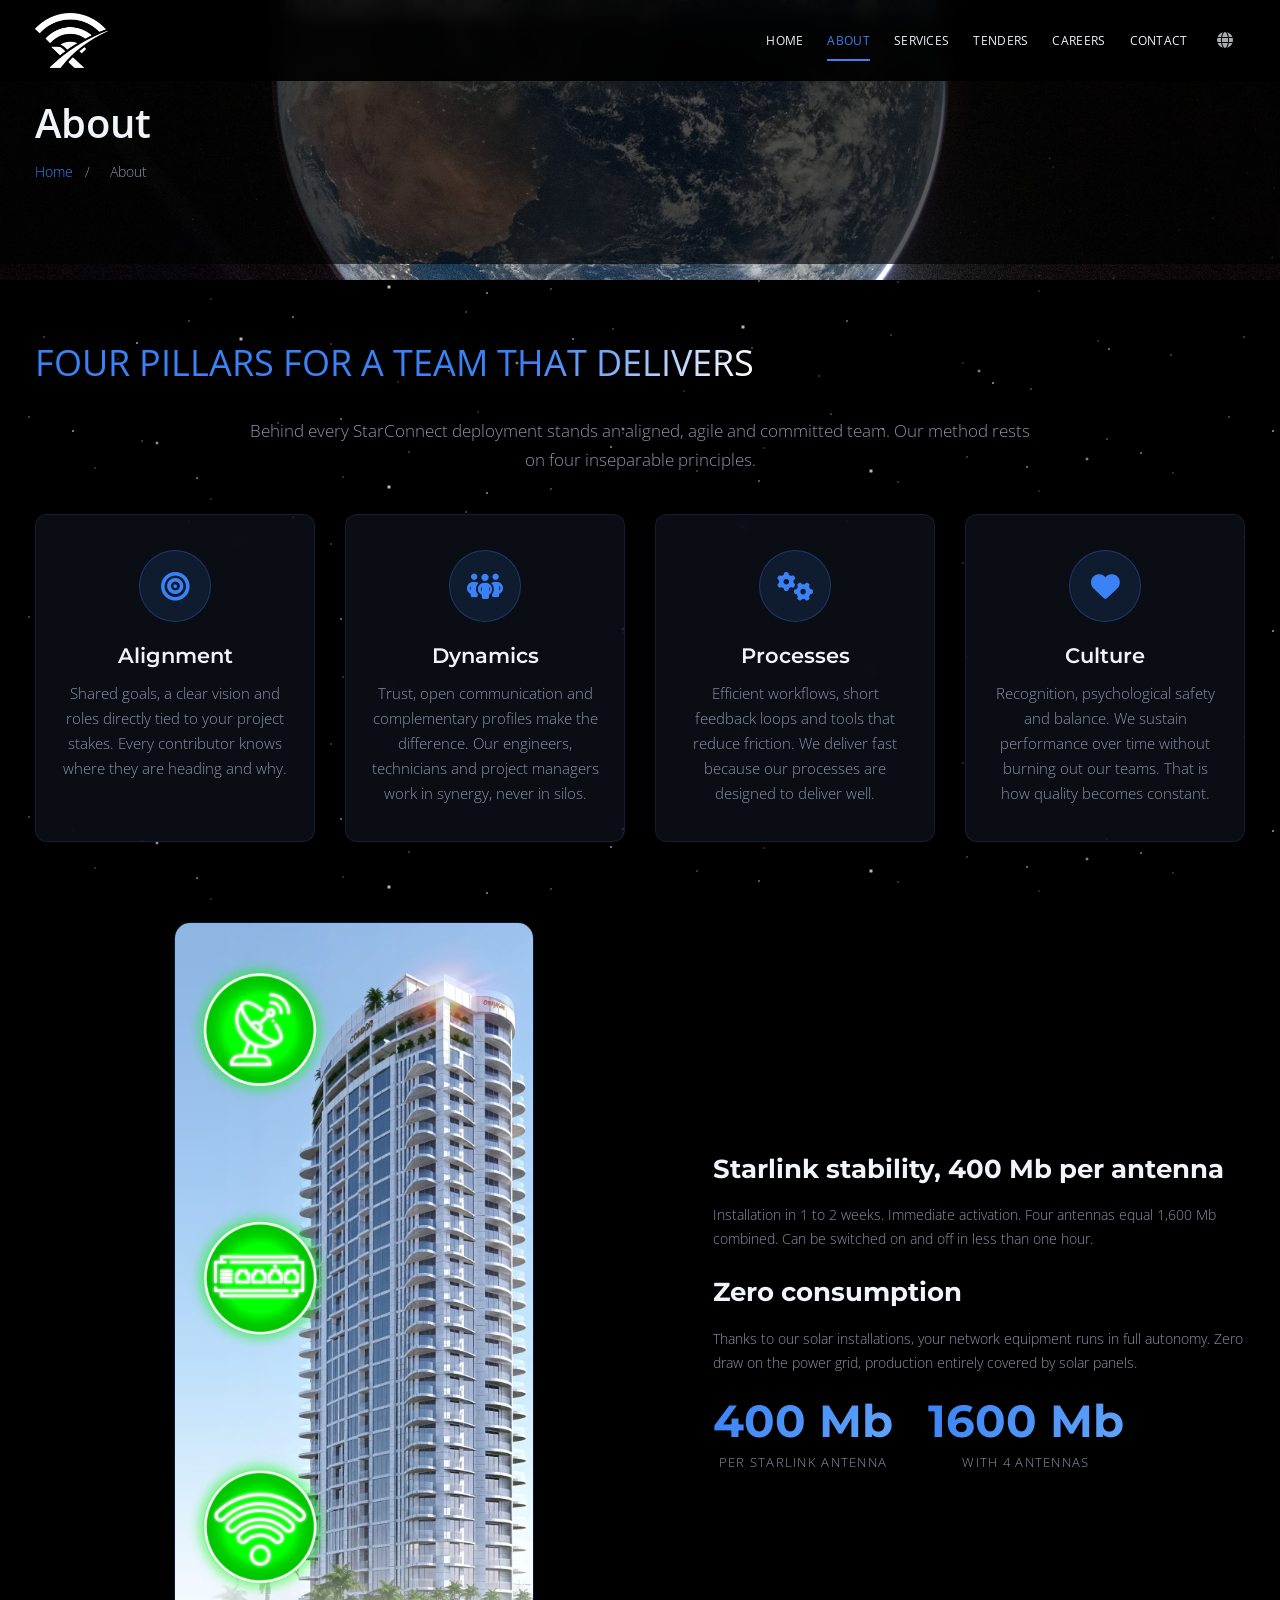
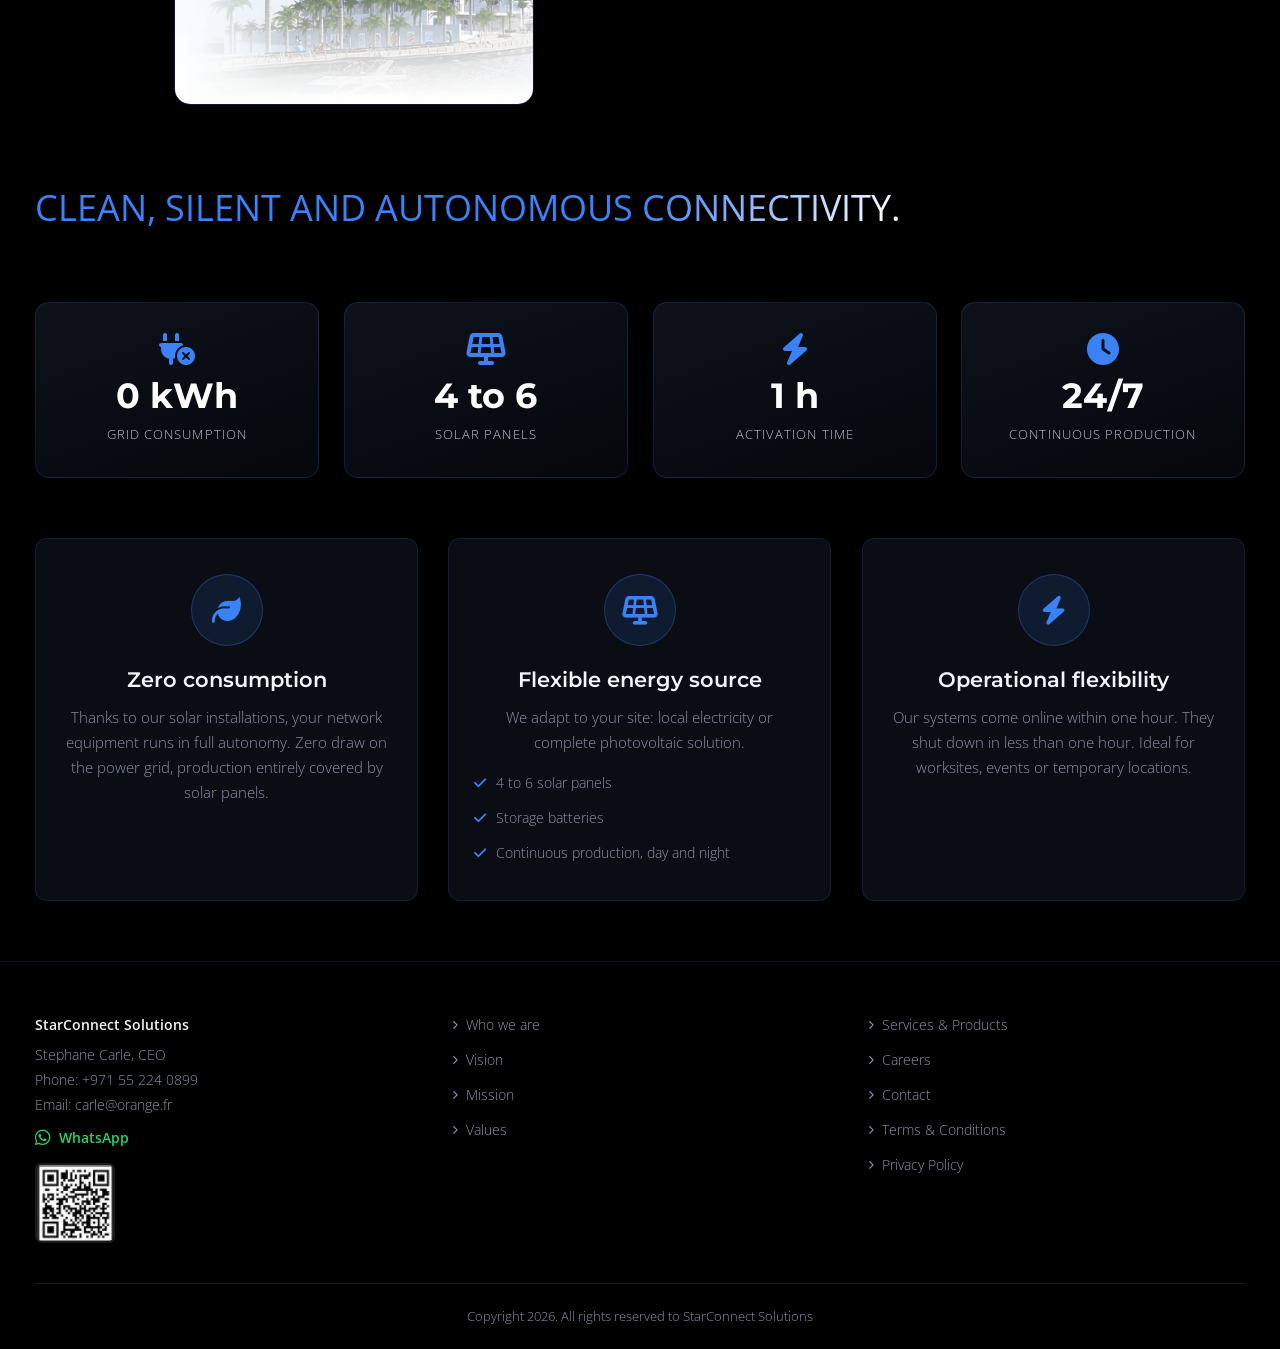
==== about.html @ bc76fd5a "i18n: update mobile lang label on language switch The .mobile-lang-current span stayed pinned to "EN" ====
<!DOCTYPE html>
<html lang="en">
<head>
    <meta charset="UTF-8">
    <meta name="viewport" content="width=device-width, initial-scale=1.0">
    <title>About : StarConnect Solutions</title>
    <meta name="description" content="StarConnect Solutions à Dubai : équipe d'experts en connectivité Starlink et réseaux d'immeubles. Vision, mission et valeurs.">
    <link rel="preconnect" href="https://fonts.googleapis.com">
    <link rel="preconnect" href="https://fonts.gstatic.com" crossorigin>
    <link href="https://fonts.googleapis.com/css2?family=Open+Sans:wght@300;400;500;600;700&family=Montserrat:wght@400;500;600;700&family=Noto+Sans+Arabic:wght@400;600;700&family=Noto+Sans+Bengali:wght@400;600;700&display=swap" rel="stylesheet">
    <link rel="stylesheet" href="https://cdnjs.cloudflare.com/ajax/libs/font-awesome/6.5.1/css/all.min.css">
    <link rel="icon" type="image/png" href="assets/favicon.png?v=4">
    
    <!-- Open Graph / Social Media -->
    <meta property="og:type" content="website">
    <meta property="og:title" content="À propos : StarConnect Solutions">
    <meta property="og:description" content="Quatre piliers pour une équipe qui délivre. Alignement, dynamique, processus, culture.">
    <meta property="og:image" content="https://TODO-domain.com/assets/images/og-image.jpg">
    <meta property="og:url" content="https://TODO-domain.com/about.html">
    <meta name="twitter:card" content="summary_large_image">
    <meta name="twitter:title" content="À propos : StarConnect Solutions">
    <meta name="twitter:description" content="Quatre piliers pour une équipe qui délivre. Alignement, dynamique, processus, culture.">
    <meta name="twitter:image" content="https://TODO-domain.com/assets/images/og-image.jpg">
    <link rel="stylesheet" href="style.css?v=36">
</head>
<body data-page-title-key="about.title">

    <div class="space-bg">
        <div class="stars-small"></div>
        <div class="stars-medium"></div>
        <div class="stars-large"></div>
    </div>

    <header class="main-header">
        <div class="container">
            <div class="header-inner">
                <a href="index.html" class="logo">
                    <img src="assets/images/logo-starconnect.png" alt="StarConnect Solutions">
                </a>
                <nav class="main-nav">
                    <div class="mobile-lang">
                        <button class="mobile-lang-btn" aria-label="Language" type="button">
                            <svg width="18" height="18" viewBox="0 0 24 24" fill="none"><circle cx="12" cy="12" r="9" stroke="currentColor" stroke-width="1.5"/><path d="M3 12H21" stroke="currentColor" stroke-width="1.5"/><path d="M12 3C14.5 6 15.5 9 15.5 12C15.5 15 14.5 18 12 21" stroke="currentColor" stroke-width="1.5"/><path d="M12 3C9.5 6 8.5 9 8.5 12C8.5 15 9.5 18 12 21" stroke="currentColor" stroke-width="1.5"/></svg>
                            <span class="mobile-lang-current">EN</span>
                        </button>
                        <ul class="mobile-lang-menu">
                            <li><a href="#" class="lang-option" data-lang="en"><span class="flag flag-gb"></span> EN</a></li>
                            <li><a href="#" class="lang-option" data-lang="fr"><span class="flag flag-fr"></span> FR</a></li>
                            <li><a href="#" class="lang-option" data-lang="ar"><span class="flag flag-ae"></span> AR</a></li>
                            <li><a href="#" class="lang-option" data-lang="bn"><span class="flag flag-bd"></span> BN</a></li>
                        </ul>
                    </div>
                    <button class="mobile-toggle" aria-label="Menu">
                        <span></span><span></span><span></span>
                    </button>
                    <ul class="nav-menu">
                        <li><a href="index.html" data-i18n="nav.home">Home</a></li>
                        <li class="active"><a href="about.html" data-i18n="nav.about">About</a></li>
                        <li><a href="services.html" data-i18n="nav.services">Services</a></li>
                        <li><a href="tenders.html" data-i18n="nav.tenders">Tenders</a></li>
                        <li><a href="careers.html" data-i18n="nav.careers">Careers</a></li>
                        <li><a href="contact.html" data-i18n="nav.contact">Contact</a></li>
                        <li class="has-dropdown lang-dropdown">
                            <a href="#" class="lang-toggle"><i class="fa-solid fa-globe"></i></a>
                            <ul class="dropdown lang-menu">
                                <li><a href="#" class="lang-option" data-lang="en"><span class="flag flag-gb"></span> EN</a></li>
                                <li><a href="#" class="lang-option" data-lang="fr"><span class="flag flag-fr"></span> FR</a></li>
                                <li><a href="#" class="lang-option" data-lang="ar"><span class="flag flag-ae"></span> AR</a></li>
                                <li><a href="#" class="lang-option" data-lang="bn"><span class="flag flag-bd"></span> BN</a></li>
                            </ul>
                        </li>
                    </ul>
                </nav>
            </div>
        </div>
    </header>

    <section class="page-banner" style="background-image: url('assets/images/artemis-earth.jpg')">
        <div class="banner-overlay">
            <div class="container">
                <h1 data-i18n="about.title">About</h1>
                <div class="breadcrumb">
                    <a href="index.html" data-i18n="nav.home">Home</a> <span>/</span> <span data-i18n="about.title">About</span>
                </div>
            </div>
        </div>
    </section>

    <section class="page-section">
        <div class="container">
            <h2 class="section-title" data-i18n="about.heading">Four pillars for a team that delivers</h2>
            <p class="section-lead" data-i18n="about.intro">Behind every StarConnect deployment stands an aligned, agile and committed team. Our method rests on four inseparable principles.</p>

            <div class="pillars-grid">
                <div class="pillar-card">
                    <div class="pillar-icon"><i class="fa-solid fa-bullseye"></i></div>
                    <h3 data-i18n="about.p1.title">Alignment</h3>
                    <p data-i18n="about.p1.text">Shared goals, a clear vision and roles directly tied to your project stakes. Every contributor knows where they are heading and why.</p>
                </div>
                <div class="pillar-card">
                    <div class="pillar-icon"><i class="fa-solid fa-people-group"></i></div>
                    <h3 data-i18n="about.p2.title">Dynamics</h3>
                    <p data-i18n="about.p2.text">Trust, open communication and complementary profiles make the difference. Our engineers, technicians and project managers work in synergy, never in silos.</p>
                </div>
                <div class="pillar-card">
                    <div class="pillar-icon"><i class="fa-solid fa-gears"></i></div>
                    <h3 data-i18n="about.p3.title">Processes</h3>
                    <p data-i18n="about.p3.text">Efficient workflows, short feedback loops and tools that reduce friction. We deliver fast because our processes are designed to deliver well.</p>
                </div>
                <div class="pillar-card">
                    <div class="pillar-icon"><i class="fa-solid fa-heart"></i></div>
                    <h3 data-i18n="about.p4.title">Culture</h3>
                    <p data-i18n="about.p4.text">Recognition, psychological safety and balance. We sustain performance over time without burning out our teams. That is how quality becomes constant.</p>
                </div>
            </div>

            <!-- Building connectivity showcase -->
            <div class="visual-block" style="margin-top: 80px;">
                <div class="visual-block-image building-image">
                    <img src="assets/images/building-connectivity.jpg" alt="StarConnect building" loading="lazy" decoding="async">
                </div>
                <div class="visual-block-content">
                    <h3 data-i18n="home.starlink.title">Starlink stability, 400 Mb per antenna</h3>
                    <p data-i18n="home.starlink.text">Installation in 1 to 2 weeks. Immediate activation. Four antennas equal 1,600 Mb combined. Can be switched on and off in less than one hour.</p>
                    <h3 style="margin-top: 25px;" data-i18n="highlights.b1.title">Zero consumption</h3>
                    <p data-i18n="highlights.b1.text">Thanks to our solar installations, your network equipment runs in full autonomy. Zero draw on the power grid, production entirely covered by solar panels.</p>
                    <div class="hero-stats" style="justify-content: flex-start; gap: 35px; margin-top: 25px;">
                        <div class="hero-stat">
                            <div class="hero-stat-value" data-i18n="home.stat1.value">400 Mb</div>
                            <div class="hero-stat-label" data-i18n="home.stat1.label">per Starlink antenna</div>
                        </div>
                        <div class="hero-stat">
                            <div class="hero-stat-value" data-i18n="home.stat2.value">1600 Mb</div>
                            <div class="hero-stat-label" data-i18n="home.stat2.label">with 4 antennas</div>
                        </div>
                    </div>
                </div>
            </div>

            <!-- Autonomy / News content (formerly Highlights page) -->
            <div style="margin-top: 80px;">
                <h2 class="section-title" data-i18n="highlights.heading">Clean, silent and autonomous connectivity.</h2>

                <div class="stats-row">
                    <div class="stat-card">
                        <div class="stat-card-icon"><i class="fa-solid fa-plug-circle-xmark"></i></div>
                        <div class="stat-card-value" data-i18n="highlights.stat1.value">0 kWh</div>
                        <div class="stat-card-label" data-i18n="highlights.stat1.label">grid consumption</div>
                    </div>
                    <div class="stat-card">
                        <div class="stat-card-icon"><i class="fa-solid fa-solar-panel"></i></div>
                        <div class="stat-card-value" data-i18n="highlights.stat2.value">4 to 6</div>
                        <div class="stat-card-label" data-i18n="highlights.stat2.label">solar panels</div>
                    </div>
                    <div class="stat-card">
                        <div class="stat-card-icon"><i class="fa-solid fa-bolt"></i></div>
                        <div class="stat-card-value" data-i18n="highlights.stat3.value">1 h</div>
                        <div class="stat-card-label" data-i18n="highlights.stat3.label">activation time</div>
                    </div>
                    <div class="stat-card">
                        <div class="stat-card-icon"><i class="fa-solid fa-clock"></i></div>
                        <div class="stat-card-value" data-i18n="highlights.stat4.value">24/7</div>
                        <div class="stat-card-label" data-i18n="highlights.stat4.label">continuous production</div>
                    </div>
                </div>

                <div class="pillars-grid" style="margin-top: 60px;">
                    <div class="pillar-card">
                        <div class="pillar-icon"><i class="fa-solid fa-leaf"></i></div>
                        <h3 data-i18n="highlights.b1.title">Zero consumption</h3>
                        <p data-i18n="highlights.b1.text">Thanks to our solar installations, your network equipment runs in full autonomy.</p>
                    </div>
                    <div class="pillar-card">
                        <div class="pillar-icon"><i class="fa-solid fa-solar-panel"></i></div>
                        <h3 data-i18n="highlights.b2.title">Flexible energy source</h3>
                        <p data-i18n="highlights.b2.text">We adapt to your site: local electricity or complete photovoltaic solution.</p>
                        <ul class="service-list">
                            <li><i class="fa-solid fa-check"></i> <span data-i18n="highlights.b2.i1">4 to 6 solar panels</span></li>
                            <li><i class="fa-solid fa-check"></i> <span data-i18n="highlights.b2.i2">Storage batteries</span></li>
                            <li><i class="fa-solid fa-check"></i> <span data-i18n="highlights.b2.i3">Continuous production, day and night</span></li>
                        </ul>
                    </div>
                    <div class="pillar-card">
                        <div class="pillar-icon"><i class="fa-solid fa-bolt"></i></div>
                        <h3 data-i18n="highlights.b3.title">Operational flexibility</h3>
                        <p data-i18n="highlights.b3.text">Our systems come online within one hour. They shut down in less than one hour.</p>
                    </div>
                </div>
            </div>
        </div>
    </section>

    <footer class="main-footer">
        <div class="container">
            <div class="footer-grid">
                <div class="footer-col footer-contact">
                    <p class="footer-company" data-i18n="footer.company">StarConnect Solutions</p>
                    <p data-i18n="footer.ceo">Stephane Carle, CEO</p>
                    <p data-i18n="footer.phone">Phone: +971 55 224 0899</p>
                    <p data-i18n="footer.email">Email: carle@orange.fr</p>
                    <a href="https://wa.me/971552240899" class="whatsapp-link"><i class="fa-brands fa-whatsapp"></i> <span data-i18n="footer.whatsapp">WhatsApp</span></a>
                    <div class="footer-qr">
                        <img src="assets/images/qrcode.png" alt="QR Code WhatsApp" loading="lazy" decoding="async">
                    </div>
                </div>
                <div class="footer-col">
                    <ul>
                        <li><a href="about.html"><i class="fa-solid fa-chevron-right"></i> <span data-i18n="footer.whoweare">Who we are</span></a></li>
                        <li><a href="about.html"><i class="fa-solid fa-chevron-right"></i> <span data-i18n="footer.vision">Vision</span></a></li>
                        <li><a href="about.html"><i class="fa-solid fa-chevron-right"></i> <span data-i18n="footer.mission">Mission</span></a></li>
                        <li><a href="about.html"><i class="fa-solid fa-chevron-right"></i> <span data-i18n="footer.values">Values</span></a></li>
                    </ul>
                </div>
                <div class="footer-col">
                    <ul>
                        <li><a href="services.html"><i class="fa-solid fa-chevron-right"></i> <span data-i18n="footer.services">Services & Products</span></a></li>
                        <li><a href="careers.html"><i class="fa-solid fa-chevron-right"></i> <span data-i18n="footer.careers">Careers</span></a></li>
                        <li><a href="contact.html"><i class="fa-solid fa-chevron-right"></i> <span data-i18n="footer.contact">Contact</span></a></li>
                        <li><a href="terms.html"><i class="fa-solid fa-chevron-right"></i> <span data-i18n="footer.terms">Terms & Conditions</span></a></li>
                        <li><a href="privacy.html"><i class="fa-solid fa-chevron-right"></i> <span data-i18n="footer.privacy">Privacy Policy</span></a></li>
                    </ul>
                </div>
            </div>
            <div class="footer-bottom">
                <p data-i18n="footer.copyright">Copyright 2026. All rights reserved to StarConnect Solutions</p>
            </div>
        </div>
    </footer>

    <script src="i18n.js?v=37"></script>
    <script src="i18n-extra.js?v=36"></script>
    <script src="script.js?v=37"></script>
</body>
</html>
---- style.css ----
/* ===== DESIGN TOKENS ===== */
:root {
    --bg: #000000;
    --bg-deep: #05080f;
    --surface: #131926;
    --surface-2: #1a2133;
    --border: #222b3d;
    --border-soft: rgba(255, 255, 255, 0.08);
    --text: #f1f4f9;
    --text-muted: #8994a8;
    --text-dim: #5c6578;
    --accent: #3b82f6;
    --accent-hover: #60a5fa;
    --accent-rgb: 59, 130, 246;
}

/* ===== RESET & BASE ===== */
*, *::before, *::after {
    margin: 0;
    padding: 0;
    box-sizing: border-box;
}

body {
    font-family: 'Open Sans', sans-serif;
    font-size: 14px;
    font-weight: 300;
    line-height: 25px;
    color: var(--text);
    background: var(--bg);
}

a {
    text-decoration: none;
    color: inherit;
    transition: color 0.3s ease;
}

ul {
    list-style: none;
}

img {
    max-width: 100%;
    height: auto;
    display: block;
}

.container {
    max-width: 1240px;
    margin: 0 auto;
    padding: 0 15px;
}

/* ===== LANGUAGE SWITCHER (in nav) ===== */
.lang-dropdown {
    margin-left: 5px;
}

.lang-toggle {
    font-size: 16px !important;
    opacity: 0.7;
    transition: opacity 0.3s ease !important;
}

.lang-toggle:hover {
    opacity: 1;
}

.lang-menu {
    min-width: 120px !important;
    right: 0;
    left: auto !important;
}

.lang-option {
    display: flex !important;
    align-items: center;
    gap: 10px;
}

.lang-option.active {
    color: var(--text) !important;
    background: rgba(255, 255, 255, 0.08);
}

/* Flag icons via CSS */
.flag {
    display: inline-block;
    width: 20px;
    height: 14px;
    border-radius: 2px;
    background-size: cover;
    background-position: center;
    flex-shrink: 0;
}

.flag-fr {
    background: linear-gradient(90deg, #002395 33%, #fff 33% 66%, #ED2939 66%);
}

.flag-ae {
    background: linear-gradient(180deg, #00732F 25%, #fff 25% 50%, #000 50% 75%, #FF0000 75%);
    position: relative;
}

.flag-ae::after {
    content: '';
    position: absolute;
    left: 0;
    top: 0;
    width: 30%;
    height: 100%;
    background: #FF0000;
}

.flag-gb {
    background:
        linear-gradient(90deg, transparent 45%, #fff 45% 55%, transparent 55%),
        linear-gradient(0deg, transparent 40%, #fff 40% 60%, transparent 60%),
        linear-gradient(90deg, transparent 47%, #CF142B 47% 53%, transparent 53%),
        linear-gradient(0deg, transparent 43%, #CF142B 43% 57%, transparent 57%),
        #00247D;
}

.flag-bd {
    background: radial-gradient(circle at 42% 50%, #F42A41 0 28%, transparent 28%), #006A4E;
}

/* RTL support (Arabic) */
html[dir="rtl"] body { direction: rtl; text-align: right; }
html[dir="rtl"] .nav-menu { flex-direction: row-reverse; }
html[dir="rtl"] .footer-grid { direction: rtl; }
html[dir="rtl"] .section-title-left { text-align: right; }
html[dir="rtl"] .service-list li { direction: rtl; }
html[dir="rtl"] .breadcrumb { direction: rtl; }
html[dir="rtl"] .footer-col ul li a i.fa-chevron-right::before { content: "\f053"; }

/* ===== STARFIELD BACKGROUND ===== */
.space-bg {
    position: fixed;
    top: 0;
    left: 0;
    width: 100%;
    height: 100%;
    pointer-events: none;
    z-index: 0;
    background: var(--bg);
}

.stars-small,
.stars-medium,
.stars-large {
    position: absolute;
    top: 0;
    left: 0;
    width: 100%;
    height: 100%;
    pointer-events: none;
}

/* Layer 1: Dense small stars */
.stars-small {
    background-image:
        radial-gradient(1px 1px at 29px 17px, rgba(255,255,255,0.8), transparent),
        radial-gradient(1px 1px at 95px 68px, rgba(255,255,255,0.6), transparent),
        radial-gradient(1px 1px at 142px 41px, rgba(255,255,255,0.7), transparent),
        radial-gradient(1px 1px at 211px 99px, rgba(255,255,255,0.5), transparent),
        radial-gradient(1px 1px at 278px 23px, rgba(255,255,255,0.8), transparent),
        radial-gradient(1px 1px at 343px 77px, rgba(255,255,255,0.6), transparent),
        radial-gradient(1px 1px at 409px 52px, rgba(255,255,255,0.7), transparent),
        radial-gradient(1px 1px at 478px 12px, rgba(255,255,255,0.5), transparent),
        radial-gradient(1px 1px at 551px 89px, rgba(255,255,255,0.8), transparent),
        radial-gradient(1px 1px at 623px 33px, rgba(255,255,255,0.6), transparent),
        radial-gradient(1px 1px at 697px 71px, rgba(255,255,255,0.7), transparent),
        radial-gradient(1px 1px at 764px 48px, rgba(255,255,255,0.5), transparent),
        radial-gradient(1px 1px at 831px 14px, rgba(255,255,255,0.8), transparent),
        radial-gradient(1px 1px at 898px 82px, rgba(255,255,255,0.6), transparent),
        radial-gradient(1px 1px at 967px 57px, rgba(255,255,255,0.7), transparent),
        radial-gradient(1px 1px at 1039px 91px, rgba(255,255,255,0.5), transparent),
        radial-gradient(1px 1px at 1107px 39px, rgba(255,255,255,0.8), transparent),
        radial-gradient(1px 1px at 1173px 73px, rgba(255,255,255,0.6), transparent),
        radial-gradient(1px 1px at 44px 137px, rgba(255,255,255,0.7), transparent),
        radial-gradient(1px 1px at 118px 159px, rgba(255,255,255,0.5), transparent),
        radial-gradient(1px 1px at 189px 121px, rgba(255,255,255,0.8), transparent),
        radial-gradient(1px 1px at 259px 173px, rgba(255,255,255,0.6), transparent),
        radial-gradient(1px 1px at 331px 144px, rgba(255,255,255,0.7), transparent),
        radial-gradient(1px 1px at 398px 182px, rgba(255,255,255,0.5), transparent),
        radial-gradient(1px 1px at 466px 112px, rgba(255,255,255,0.8), transparent),
        radial-gradient(1px 1px at 539px 167px, rgba(255,255,255,0.6), transparent),
        radial-gradient(1px 1px at 613px 129px, rgba(255,255,255,0.7), transparent),
        radial-gradient(1px 1px at 684px 191px, rgba(255,255,255,0.5), transparent),
        radial-gradient(1px 1px at 752px 148px, rgba(255,255,255,0.8), transparent),
        radial-gradient(1px 1px at 819px 176px, rgba(255,255,255,0.6), transparent),
        radial-gradient(1px 1px at 891px 135px, rgba(255,255,255,0.7), transparent),
        radial-gradient(1px 1px at 963px 163px, rgba(255,255,255,0.5), transparent),
        radial-gradient(1px 1px at 1031px 189px, rgba(255,255,255,0.8), transparent),
        radial-gradient(1px 1px at 1098px 141px, rgba(255,255,255,0.6), transparent),
        radial-gradient(1px 1px at 1171px 155px, rgba(255,255,255,0.7), transparent);
    background-size: 1200px 200px;
    background-repeat: repeat;
    animation: twinkle-slow 5s ease-in-out infinite alternate;
    z-index: 1;
}

/* Layer 2: Medium stars */
.stars-medium {
    background-image:
        radial-gradient(1.5px 1.5px at 73px 31px, rgba(255,255,255,0.9), transparent),
        radial-gradient(1.5px 1.5px at 197px 78px, rgba(220,230,255,0.8), transparent),
        radial-gradient(1.5px 1.5px at 341px 19px, rgba(255,255,255,0.7), transparent),
        radial-gradient(1.5px 1.5px at 487px 93px, rgba(220,230,255,0.9), transparent),
        radial-gradient(1.5px 1.5px at 611px 47px, rgba(255,255,255,0.8), transparent),
        radial-gradient(1.5px 1.5px at 759px 81px, rgba(220,230,255,0.7), transparent),
        radial-gradient(1.5px 1.5px at 883px 29px, rgba(255,255,255,0.9), transparent),
        radial-gradient(1.5px 1.5px at 1027px 67px, rgba(220,230,255,0.8), transparent),
        radial-gradient(1.5px 1.5px at 1141px 53px, rgba(255,255,255,0.7), transparent),
        radial-gradient(1.5px 1.5px at 137px 143px, rgba(255,255,255,0.9), transparent),
        radial-gradient(1.5px 1.5px at 293px 117px, rgba(220,230,255,0.8), transparent),
        radial-gradient(1.5px 1.5px at 449px 171px, rgba(255,255,255,0.7), transparent),
        radial-gradient(1.5px 1.5px at 573px 139px, rgba(220,230,255,0.9), transparent),
        radial-gradient(1.5px 1.5px at 721px 157px, rgba(255,255,255,0.8), transparent),
        radial-gradient(1.5px 1.5px at 847px 121px, rgba(220,230,255,0.7), transparent),
        radial-gradient(1.5px 1.5px at 993px 183px, rgba(255,255,255,0.9), transparent),
        radial-gradient(1.5px 1.5px at 1109px 149px, rgba(220,230,255,0.8), transparent);
    background-size: 1200px 200px;
    background-repeat: repeat;
    animation: twinkle-medium 7s ease-in-out infinite alternate;
    z-index: 1;
}

/* Layer 3: Bright accent stars */
.stars-large {
    background-image:
        radial-gradient(2px 2px at 157px 43px, rgba(200,220,255,1), transparent),
        radial-gradient(2.5px 2.5px at 389px 87px, rgba(255,255,255,1), transparent),
        radial-gradient(2px 2px at 623px 29px, rgba(200,220,255,0.9), transparent),
        radial-gradient(2.5px 2.5px at 871px 71px, rgba(255,255,255,1), transparent),
        radial-gradient(2px 2px at 1087px 59px, rgba(200,220,255,0.9), transparent),
        radial-gradient(2.5px 2.5px at 241px 139px, rgba(255,255,255,1), transparent),
        radial-gradient(2px 2px at 517px 163px, rgba(200,220,255,0.9), transparent),
        radial-gradient(2.5px 2.5px at 743px 127px, rgba(255,255,255,1), transparent),
        radial-gradient(2px 2px at 979px 171px, rgba(200,220,255,0.9), transparent);
    background-size: 1200px 200px;
    background-repeat: repeat;
    animation: twinkle-bright 3s ease-in-out infinite alternate;
    z-index: 1;
}

@keyframes twinkle-slow {
    0% { opacity: 0.6; }
    100% { opacity: 1; }
}

@keyframes twinkle-medium {
    0% { opacity: 0.5; }
    100% { opacity: 0.9; }
}

@keyframes twinkle-bright {
    0% { opacity: 0.4; }
    50% { opacity: 1; }
    100% { opacity: 0.6; }
}

/* Content sections above starfield */
.main-header,
.hero-slider,
.highlights-section,
.about-section,
.info-bar,
.main-footer,
.page-banner,
.page-section {
    position: relative;
    z-index: 1;
}

/* ===== HEADER ===== */
.main-header {
    background: rgba(0, 0, 0, 0.92);
    backdrop-filter: blur(8px);
    padding: 0;
    position: fixed;
    top: 0;
    left: 0;
    right: 0;
    z-index: 1000;
    transition: top 0.4s ease, background 0.4s ease;
}

/* Home page: header transparent at top, only nav items visible */
.home .main-header {
    background: transparent;
    backdrop-filter: none;
    top: 0;
}

/* Home page: header gains background on scroll */
.home .main-header.scrolled {
    background: rgba(0, 0, 0, 0.92);
    backdrop-filter: blur(8px);
}

.header-inner {
    display: flex;
    align-items: center;
    justify-content: space-between;
    min-height: 80px;
}

.logo img {
    height: 55px;
    width: auto;
    border-radius: 6px;
    object-fit: contain;
}

/* ===== NAVIGATION ===== */
.main-nav {
    display: flex;
    align-items: center;
}

.nav-menu {
    display: flex;
    align-items: center;
    gap: 0;
}

.nav-menu > li {
    position: relative;
}

.nav-menu > li > a {
    display: block;
    padding: 28px 12px;
    color: var(--text);
    font-size: 12px;
    font-weight: 400;
    letter-spacing: 0.3px;
    text-transform: uppercase;
    white-space: nowrap;
    transition: color 0.3s ease;
    position: relative;
}

/* Hover underline effect */
.nav-menu > li > a::before {
    content: '';
    position: absolute;
    bottom: 20px;
    left: 12px;
    right: 12px;
    height: 2px;
    background: var(--accent);
    transform: scaleX(0);
    transition: transform 0.3s ease;
    transform-origin: center;
}

.nav-menu > li > a:hover::before,
.nav-menu > li.active > a::before {
    transform: scaleX(1);
}

.nav-menu > li > a:hover {
    color: var(--accent);
}

.nav-menu > li.active > a {
    color: var(--accent);
}

/* No underline on lang toggle */
.lang-toggle::before {
    display: none !important;
}

/* Dropdown */
.has-dropdown > a::after {
    content: '\f107';
    font-family: 'Font Awesome 6 Free';
    font-weight: 900;
    margin-left: 6px;
    font-size: 11px;
}

.lang-dropdown > a::after {
    display: none;
}

.dropdown {
    position: absolute;
    top: 100%;
    left: 0;
    min-width: 220px;
    background: var(--surface);
    display: none;
    z-index: 9999;
}

.has-dropdown:hover > .dropdown {
    display: block;
}

.dropdown li a {
    display: block;
    padding: 12px 20px;
    color: var(--text-muted);
    font-size: 13px;
    border-bottom: 1px solid var(--border);
    transition: background 0.3s ease, color 0.3s ease;
}

.dropdown li a:hover {
    background: var(--accent);
    color: var(--text);
}

/* Mobile Toggle (Hamburger) */
.mobile-toggle {
    display: none;
    flex-direction: column;
    gap: 6px;
    background: none;
    border: none;
    cursor: pointer;
    padding: 8px;
    z-index: 1100;
}

.mobile-toggle span {
    width: 24px;
    height: 2px;
    background: var(--text);
    border-radius: 2px;
    transition: all 0.3s ease;
    transform-origin: center;
}

/* Hamburger → X animation */
.mobile-toggle.active span:nth-child(1) {
    transform: translateY(8px) rotate(45deg);
}

.mobile-toggle.active span:nth-child(2) {
    opacity: 0;
}

.mobile-toggle.active span:nth-child(3) {
    transform: translateY(-8px) rotate(-45deg);
}

/* Side Nav Overlay */
.sidenav-overlay {
    display: none;
    position: fixed;
    top: 0;
    left: 0;
    width: 100%;
    height: 100%;
    background: rgba(0, 0, 0, 0.6);
    z-index: 999;
    opacity: 0;
    transition: opacity 0.3s ease;
}

.sidenav-overlay.active {
    display: block;
    opacity: 1;
}

/* ===== HERO SLIDER ===== */
.hero-slider {
    position: relative;
    width: 100%;
    height: 0;
    padding-bottom: 50.8%; /* 630/1240 ratio */
    overflow: hidden;
    background: var(--bg);
}

/* Smooth fade from hero image into starfield background */
.hero-slider::after {
    content: '';
    position: absolute;
    left: 0;
    right: 0;
    bottom: 0;
    height: 45%;
    background: linear-gradient(
        to bottom,
        transparent 0%,
        rgba(0, 0, 0, 0.6) 55%,
        #000 100%
    );
    pointer-events: none;
    z-index: 2;
}

.home .hero-slider .slide {
    transform: translateZ(0);
    will-change: transform;
}

.slider-wrapper {
    position: absolute;
    top: 0;
    left: 0;
    width: 100%;
    height: 100%;
}

.slide {
    position: absolute;
    top: 0;
    left: 0;
    width: 100%;
    height: 100%;
    background-size: cover;
    background-position: center;
    opacity: 0;
    transition: opacity 1s ease;
}

.slide.active {
    opacity: 1;
}

.slider-arrow {
    position: absolute;
    top: 50%;
    transform: translateY(-50%);
    background: rgba(0, 0, 0, 0.5);
    color: var(--text);
    border: none;
    width: 40px;
    height: 40px;
    border-radius: 50%;
    font-size: 16px;
    cursor: pointer;
    z-index: 10;
    transition: background 0.3s ease;
    display: flex;
    align-items: center;
    justify-content: center;
}

.slider-arrow:hover {
    background: rgba(255, 255, 255, 0.25);
}

.slider-arrow.prev {
    left: 20px;
}

.slider-arrow.next {
    right: 20px;
}

.slider-dots {
    position: absolute;
    bottom: 20px;
    left: 50%;
    transform: translateX(-50%);
    display: flex;
    gap: 10px;
    z-index: 10;
}

.dot {
    width: 14px;
    height: 14px;
    border-radius: 50%;
    background: transparent;
    border: 2px solid rgba(255, 255, 255, 0.6);
    cursor: pointer;
    transition: all 0.3s ease;
}

.dot.active {
    background: var(--text);
    border-color: var(--text);
}

/* ===== HIGHLIGHTS SECTION ===== */
.highlights-section {
    padding: 60px 0 50px;
    background: transparent;
}

.section-title {
    font-size: 36px;
    font-weight: 400;
    color: var(--accent);
    text-align: center;
    margin-bottom: 30px;
    text-transform: uppercase;
    line-height: 1.3;
}

.highlights-header {
    display: flex;
    align-items: center;
    justify-content: space-between;
    margin-bottom: 40px;
}

.highlights-header .section-title {
    text-align: left;
    margin-bottom: 0;
}

.highlights-tabs {
    display: flex;
    align-items: center;
    gap: 15px;
}

.tab-btn {
    background: none;
    border: none;
    font-family: 'Open Sans', sans-serif;
    font-size: 14px;
    font-weight: 600;
    color: var(--text-muted);
    cursor: pointer;
    text-transform: uppercase;
    letter-spacing: 0.5px;
    transition: color 0.3s ease;
}

.tab-btn.active {
    color: var(--accent);
}

.tab-btn:hover {
    color: var(--accent);
}

.tab-separator {
    color: var(--text-muted);
    font-size: 14px;
}

.posts-grid {
    display: grid;
    grid-template-columns: repeat(2, 1fr);
    gap: 30px;
}

.post-card {
    background: rgba(255, 255, 255, 0.05);
    border: 1px solid rgba(255, 255, 255, 0.1);
    border-radius: 15px;
    overflow: hidden;
    transition: transform 0.3s ease, border-color 0.3s ease;
}

.post-card:hover {
    transform: translateY(-3px);
    border-color: rgba(255, 255, 255, 0.2);
}

.post-image {
    overflow: hidden;
    height: 280px;
}

.post-image img {
    width: 100%;
    height: 100%;
    object-fit: cover;
    transition: transform 0.5s ease;
}

.post-card:hover .post-image img {
    transform: scale(1.05);
}

.post-content {
    padding: 25px;
}

.post-date {
    font-size: 12px;
    color: var(--text-muted);
    font-weight: 400;
    display: block;
    margin-bottom: 10px;
}

.post-content h3 {
    font-size: 18px;
    font-weight: 500;
    line-height: 1.4;
    margin-bottom: 12px;
}

.post-content h3 a {
    color: var(--text);
}

.post-content h3 a:hover {
    color: var(--accent);
}

.post-content p {
    font-size: 14px;
    color: var(--text-muted);
    line-height: 1.7;
    margin-bottom: 15px;
}

.read-more {
    font-size: 13px;
    font-weight: 600;
    color: var(--accent);
    text-transform: uppercase;
}

.read-more:hover {
    color: var(--accent-hover);
}

/* ===== ABOUT SECTION ===== */
.about-section {
    padding: 70px 0;
    background: transparent;
}

.about-grid {
    display: grid;
    grid-template-columns: 1fr 1fr;
    gap: 50px;
    align-items: center;
}

.grad {
    font-size: 36px;
    font-weight: 600;
    background: -webkit-linear-gradient(var(--accent), var(--accent-hover));
    -webkit-background-clip: text;
    -webkit-text-fill-color: transparent;
    background-clip: text;
    margin-bottom: 20px;
}

.about-text p {
    font-size: 15px;
    line-height: 1.8;
    color: var(--text-muted);
    margin-bottom: 30px;
}

.btn-primary {
    display: inline-block;
    padding: 14px 35px;
    background: var(--accent);
    color: var(--text);
    font-size: 13px;
    font-weight: 600;
    text-transform: uppercase;
    letter-spacing: 1px;
    border-radius: 3px;
    transition: background 0.3s ease, transform 0.3s ease;
}

.btn-primary:hover {
    background: var(--accent-hover);
    transform: translateY(-2px);
}

.about-image img {
    max-width: 100%;
}

/* ===== INFO BAR ===== */
.info-bar {
    padding: 40px 0;
    background: rgba(0, 0, 0, 0.3);
    border-top: 1px solid rgba(255, 255, 255, 0.08);
}

.info-grid {
    display: grid;
    grid-template-columns: repeat(4, 1fr);
    gap: 30px;
}

.info-item {
    display: flex;
    align-items: flex-start;
    gap: 15px;
}

.info-item i {
    font-size: 24px;
    color: var(--accent);
    margin-top: 3px;
}

.info-item strong {
    display: block;
    font-size: 14px;
    font-weight: 600;
    color: var(--text);
    margin-bottom: 3px;
}

.info-item p {
    font-size: 13px;
    color: var(--text-muted);
}

/* ===== FOOTER ===== */
.main-footer {
    background: transparent;
    border-top: 1px solid rgba(100, 150, 255, 0.1);
    padding: 50px 0 0;
    color: var(--text);
}

.footer-grid {
    display: grid;
    grid-template-columns: 1fr 1fr 1fr;
    gap: 40px;
    padding-bottom: 40px;
}

.footer-grid.four-col {
    grid-template-columns: 1.5fr 1fr 1fr 1fr;
}

.footer-contact p {
    color: var(--text-muted);
    font-size: 14px;
    line-height: 1.8;
}

.footer-company {
    color: var(--text) !important;
    font-weight: 600;
    margin-bottom: 5px;
}

.whatsapp-link {
    display: inline-flex;
    align-items: center;
    gap: 8px;
    color: #25d366;
    font-size: 14px;
    font-weight: 600;
    margin-top: 8px;
    transition: color 0.3s ease;
}

.whatsapp-link:hover {
    color: #128c7e;
}

.whatsapp-link i {
    font-size: 18px;
}

.footer-qr {
    margin-top: 12px;
}

.footer-qr img {
    width: 80px;
    height: 80px;
    border-radius: 6px;
    border: 2px solid rgba(255, 255, 255, 0.1);
}

.footer-col h4 {
    font-size: 16px;
    font-weight: 600;
    margin-bottom: 20px;
    text-transform: uppercase;
    color: var(--text);
}

.footer-col ul li {
    margin-bottom: 10px;
}

.footer-col ul li a {
    color: var(--text-muted);
    font-size: 14px;
    transition: color 0.3s ease;
    display: flex;
    align-items: center;
    gap: 8px;
}

.footer-col ul li a i {
    font-size: 9px;
    color: var(--text-muted);
}

.footer-col ul li a:hover {
    color: var(--text);
}

.social-links {
    display: flex;
    gap: 15px;
}

.social-links a {
    display: flex;
    align-items: center;
    justify-content: center;
    width: 40px;
    height: 40px;
    border-radius: 50%;
    background: rgba(255, 255, 255, 0.1);
    color: var(--text);
    font-size: 16px;
    transition: background 0.3s ease, transform 0.3s ease;
}

.social-links a:hover {
    background: var(--accent);
    transform: translateY(-3px);
}

.footer-bottom {
    border-top: 1px solid rgba(255, 255, 255, 0.1);
    padding: 20px 0;
    text-align: center;
}

.footer-bottom p {
    font-size: 13px;
    color: var(--text-muted);
}

/* ===== RESPONSIVE ===== */
@media (max-width: 1024px) {
    .nav-menu > li > a {
        padding: 28px 12px;
        font-size: 12px;
    }

    .posts-grid {
        gap: 20px;
    }

    .about-grid {
        gap: 30px;
    }
}

@media (max-width: 778px) {
    .mobile-toggle {
        display: flex;
    }

    /* Side Nav (from right) */
    .nav-menu {
        display: flex !important;
        position: fixed;
        top: 0;
        right: 0;
        left: auto;
        width: 280px;
        height: 100vh;
        height: 100dvh;
        background: var(--bg);
        flex-direction: column;
        align-items: stretch;
        padding: 80px 0 30px;
        z-index: 1050;
        overflow-y: auto;
        transform: translateX(100%);
        transition: transform 0.35s cubic-bezier(0.4, 0, 0.2, 1);
        border-left: 1px solid rgba(255, 255, 255, 0.06);
    }

    .nav-menu.open {
        transform: translateX(0);
        box-shadow: -5px 0 30px rgba(0, 0, 0, 0.5);
    }

    .nav-menu > li > a {
        display: block;
        padding: 16px 28px;
        font-size: 14px;
        border-bottom: 1px solid rgba(255, 255, 255, 0.05);
        letter-spacing: 1px;
        position: relative;
        color: #fff;
    }

    .nav-menu > li.active > a {
        background: rgba(var(--accent-rgb), 0.1);
        color: var(--accent-hover);
        box-shadow: inset 3px 0 0 var(--accent);
    }

    .nav-menu > li > a:active,
    .nav-menu > li > a:hover {
        background: rgba(var(--accent-rgb), 0.05);
    }

    /* Kill the desktop hover underline on mobile (was overlapping text) */
    .nav-menu > li > a::before {
        display: none !important;
    }

    /* Dropdowns in sidenav */
    .dropdown {
        position: static;
        background: rgba(0, 0, 0, 0.2);
        min-width: 100%;
        display: none;
        z-index: auto;
    }

    .has-dropdown:hover > .dropdown {
        display: none;
    }

    .has-dropdown.sub-open > .dropdown {
        display: block;
    }

    .has-dropdown > a::after {
        float: right;
        transition: transform 0.3s ease;
    }

    .has-dropdown.sub-open > a::after {
        transform: rotate(180deg);
    }

    .dropdown li a {
        padding: 12px 25px 12px 40px;
        font-size: 13px;
        border-bottom: 1px solid rgba(255, 255, 255, 0.03);
    }

    /* Lang dropdown in sidenav */
    .lang-dropdown {
        margin-top: auto;
        border-top: 1px solid rgba(255, 255, 255, 0.08);
        padding-top: 10px;
    }

    .lang-toggle {
        font-size: 14px !important;
    }

    .lang-menu {
        position: static;
        min-width: 100%;
        display: none;
        background: rgba(0, 0, 0, 0.2);
    }

    .lang-dropdown:hover > .lang-menu {
        display: none;
    }

    .lang-dropdown.sub-open > .lang-menu {
        display: block;
    }

    /* Sidenav header */
    .nav-menu::before {
        content: 'MENU';
        display: block;
        position: absolute;
        top: 0;
        left: 0;
        right: 0;
        padding: 25px;
        font-size: 12px;
        font-weight: 600;
        letter-spacing: 3px;
        color: rgba(255, 255, 255, 0.3);
        text-align: right;
        border-bottom: 1px solid rgba(255, 255, 255, 0.06);
    }

    /* Layout adjustments */
    .hero-slider {
        padding-bottom: 60%;
    }

    .highlights-header {
        flex-direction: column;
        gap: 15px;
        align-items: flex-start;
    }

    .posts-grid {
        grid-template-columns: 1fr;
    }

    .about-grid {
        grid-template-columns: 1fr;
        text-align: center;
    }

    .about-image {
        order: -1;
    }

    .about-image img {
        max-width: 300px;
        margin: 0 auto;
    }

    .info-grid {
        grid-template-columns: repeat(2, 1fr);
        gap: 25px;
    }

    .footer-grid,
    .footer-grid.four-col {
        grid-template-columns: 1fr;
        text-align: center;
    }

    .footer-col ul li a {
        justify-content: center;
    }

    .social-links {
        justify-content: center;
    }
}

@media (max-width: 480px) {
    .section-title {
        font-size: 24px;
    }

    .grad {
        font-size: 24px;
    }

    .info-grid {
        grid-template-columns: 1fr;
    }

    .post-image {
        height: 180px;
    }

    .hero-slider {
        padding-bottom: 75%;
    }

    .contact-grid {
        grid-template-columns: 1fr;
    }

    .form-row.two-col {
        grid-template-columns: 1fr;
    }

    .header-inner {
        min-height: 60px;
    }

    .logo img {
        height: 40px;
    }

    .page-banner {
        min-height: 180px;
    }

    .page-banner h1 {
        font-size: 22px;
    }

    .banner-overlay {
        padding: 50px 0;
    }

    .post-content {
        padding: 18px;
    }

    .post-content h3 {
        font-size: 16px;
    }

    .footer-contact p {
        font-size: 13px;
    }
}

/* ===== PAGE BANNER (Inner Pages) ===== */
.page-banner {
    position: relative;
    background-size: cover;
    background-position: center;
    min-height: 280px;
    display: flex;
    align-items: center;
}

.banner-overlay {
    width: 100%;
    background: rgba(0, 0, 0, 0.65);
    padding: 80px 0;
}

.page-banner h1 {
    color: var(--text);
    font-size: 40px;
    font-weight: 600;
    margin-bottom: 10px;
}

.breadcrumb {
    color: var(--text-muted);
    font-size: 14px;
}

.breadcrumb a {
    color: var(--accent);
}

.breadcrumb a:hover {
    color: var(--text);
}

.breadcrumb span {
    margin: 0 8px;
    color: var(--text-muted);
}

/* ===== PAGE SECTIONS ===== */
.page-section {
    padding: 60px 0;
    background: transparent;
}

.page-section.bg-light {
    background: transparent;
}

.section-title-left {
    font-size: 30px;
    font-weight: 600;
    color: var(--accent);
    margin-bottom: 20px;
    text-transform: uppercase;
    line-height: 1.3;
}

/* Global safety: headings inherit proper line-height (body had line-height: 25px) */
h1, h2, h3, h4, h5, h6 {
    line-height: 1.3;
}

/* ===== SCROLL REVEAL ANIMATIONS ===== */
.reveal {
    opacity: 0;
    transform: translateY(28px);
    transition: opacity 0.8s cubic-bezier(0.22, 0.61, 0.36, 1),
                transform 0.8s cubic-bezier(0.22, 0.61, 0.36, 1);
    will-change: opacity, transform;
}

.reveal.is-visible {
    opacity: 1;
    transform: translateY(0);
}

/* Staggered children inside grids (cards reveal one after another) */
.reveal-stagger > * {
    opacity: 0;
    transform: translateY(28px);
    transition: opacity 0.7s cubic-bezier(0.22, 0.61, 0.36, 1),
                transform 0.7s cubic-bezier(0.22, 0.61, 0.36, 1);
    will-change: opacity, transform;
}

.reveal-stagger.is-visible > *:nth-child(1) { transition-delay: 0.05s; }
.reveal-stagger.is-visible > *:nth-child(2) { transition-delay: 0.15s; }
.reveal-stagger.is-visible > *:nth-child(3) { transition-delay: 0.25s; }
.reveal-stagger.is-visible > *:nth-child(4) { transition-delay: 0.35s; }
.reveal-stagger.is-visible > *:nth-child(5) { transition-delay: 0.45s; }
.reveal-stagger.is-visible > *:nth-child(6) { transition-delay: 0.55s; }

.reveal-stagger.is-visible > * {
    opacity: 1;
    transform: translateY(0);
}

/* Timeline items staggered */
.timeline.reveal-stagger.is-visible > .timeline-item:nth-child(1) { transition-delay: 0.1s; }
.timeline.reveal-stagger.is-visible > .timeline-item:nth-child(2) { transition-delay: 0.25s; }
.timeline.reveal-stagger.is-visible > .timeline-item:nth-child(3) { transition-delay: 0.4s; }
.timeline.reveal-stagger.is-visible > .timeline-item:nth-child(4) { transition-delay: 0.55s; }

/* Respect users who prefer no motion */
@media (prefers-reduced-motion: reduce) {
    .reveal, .reveal-stagger > * {
        opacity: 1 !important;
        transform: none !important;
        transition: none !important;
    }
}

/* ===== PRELOADER (home only) — Starfield Zoom + Logo ===== */
#preloader {
    position: fixed;
    inset: 0;
    z-index: 99999;
    background: #000;
    display: flex;
    align-items: center;
    justify-content: center;
    overflow: hidden;
    opacity: 1;
    transition: opacity 0.6s ease;
}

#preloader.preloader-hide {
    opacity: 0;
    pointer-events: none;
}

#preloader.preloader-removed {
    display: none;
}

/* Stars layers — animated to simulate forward zoom */
.preloader-stars {
    position: absolute;
    top: 50%;
    left: 50%;
    width: 2px;
    height: 2px;
    background: transparent;
    border-radius: 50%;
    box-shadow:
        -420px -310px 0 0 rgba(255,255,255,0.9),
        380px -280px 0 0 rgba(255,255,255,0.8),
        -250px 180px 0 0 rgba(255,255,255,0.7),
        200px 260px 0 0 rgba(255,255,255,0.9),
        -500px 80px 0 0 rgba(255,255,255,0.6),
        450px 120px 0 0 rgba(255,255,255,0.8),
        -120px -380px 0 0 rgba(255,255,255,0.7),
        150px -420px 0 0 rgba(255,255,255,0.85),
        -380px -60px 0 0 rgba(255,255,255,0.75),
        320px -90px 0 0 rgba(255,255,255,0.9),
        -80px 320px 0 0 rgba(255,255,255,0.6),
        60px 380px 0 0 rgba(255,255,255,0.85),
        -460px 240px 0 0 rgba(255,255,255,0.7),
        480px 200px 0 0 rgba(255,255,255,0.8),
        -180px -150px 0 0 rgba(255,255,255,0.9),
        220px -160px 0 0 rgba(255,255,255,0.8),
        -320px 380px 0 0 rgba(255,255,255,0.7),
        340px 360px 0 0 rgba(255,255,255,0.85),
        -540px -200px 0 0 rgba(255,255,255,0.65),
        520px -220px 0 0 rgba(255,255,255,0.75),
        -40px -260px 0 0 rgba(255,255,255,0.8),
        80px 200px 0 0 rgba(255,255,255,0.9),
        -280px 60px 0 0 rgba(255,255,255,0.7),
        260px 80px 0 0 rgba(255,255,255,0.85),
        0 0 0 0 rgba(255,255,255,0);
    animation: starfield-zoom 2.2s cubic-bezier(0.4, 0, 0.2, 1) forwards;
    transform-origin: center;
}

.preloader-stars-2 {
    animation-delay: 0.1s;
    animation-duration: 2.4s;
    opacity: 0.7;
    box-shadow:
        -180px -140px 0 0 rgba(127,179,255,0.9),
        200px -170px 0 0 rgba(198,133,255,0.8),
        -160px 220px 0 0 rgba(255,255,255,0.85),
        240px 180px 0 0 rgba(127,179,255,0.8),
        -300px 40px 0 0 rgba(255,255,255,0.7),
        280px 60px 0 0 rgba(198,133,255,0.75),
        -60px -200px 0 0 rgba(255,255,255,0.9),
        80px -230px 0 0 rgba(127,179,255,0.8),
        -220px -40px 0 0 rgba(198,133,255,0.8),
        180px -30px 0 0 rgba(255,255,255,0.9),
        -40px 180px 0 0 rgba(127,179,255,0.85),
        20px 220px 0 0 rgba(198,133,255,0.75),
        0 0 0 0 rgba(255,255,255,0);
}

.preloader-stars-3 {
    animation-delay: 0.2s;
    animation-duration: 2.6s;
    opacity: 0.5;
    box-shadow:
        -80px -80px 0 0 rgba(255,255,255,0.9),
        100px -100px 0 0 rgba(127,179,255,0.85),
        -70px 90px 0 0 rgba(198,133,255,0.8),
        110px 80px 0 0 rgba(255,255,255,0.9),
        -130px 20px 0 0 rgba(127,179,255,0.85),
        140px 30px 0 0 rgba(198,133,255,0.8),
        0 0 0 0 rgba(255,255,255,0);
}

@keyframes starfield-zoom {
    0% {
        transform: translate(-50%, -50%) scale(0.05);
        opacity: 0;
    }
    10% {
        opacity: 1;
    }
    70% {
        opacity: 1;
    }
    100% {
        transform: translate(-50%, -50%) scale(7);
        opacity: 0;
    }
}

/* Core: logo + brand text materialize after stars have started moving */
.preloader-core {
    position: relative;
    z-index: 2;
    display: flex;
    flex-direction: column;
    align-items: center;
    gap: 22px;
    opacity: 0;
    transform: scale(0.7);
    animation: preloader-core-in 1.2s cubic-bezier(0.22, 0.61, 0.36, 1) 0.8s forwards;
}

@keyframes preloader-core-in {
    0% {
        opacity: 0;
        transform: scale(0.55) translateZ(-200px);
        filter: blur(12px);
    }
    60% {
        opacity: 1;
        filter: blur(0);
    }
    100% {
        opacity: 1;
        transform: scale(1) translateZ(0);
        filter: blur(0);
    }
}

.preloader-logo {
    width: 180px;
    height: auto;
    background: transparent;
    filter:
        drop-shadow(0 0 25px rgba(127, 179, 255, 0.55))
        drop-shadow(0 0 55px rgba(198, 133, 255, 0.35));
    animation: preloader-logo-glow 2.6s ease-in-out 1s infinite;
}

@keyframes preloader-logo-glow {
    0%, 100% {
        filter:
            drop-shadow(0 0 25px rgba(127, 179, 255, 0.55))
            drop-shadow(0 0 55px rgba(198, 133, 255, 0.35));
    }
    50% {
        filter:
            drop-shadow(0 0 40px rgba(127, 179, 255, 0.8))
            drop-shadow(0 0 80px rgba(198, 133, 255, 0.55));
    }
}

.preloader-brand {
    font-family: 'Montserrat', sans-serif;
    font-size: 0.78rem;
    font-weight: 700;
    letter-spacing: 0.42em;
    color: #fff;
    opacity: 0;
    animation: preloader-brand-in 0.8s ease-out 1.35s forwards;
}

@keyframes preloader-brand-in {
    0% { opacity: 0; letter-spacing: 0.1em; }
    100% { opacity: 0.9; letter-spacing: 0.42em; }
}

.preloader-line {
    width: 0;
    height: 2px;
    background: linear-gradient(90deg, transparent, #7fb3ff, #c685ff, transparent);
    animation: preloader-line-grow 0.9s ease-out 1.55s forwards;
    border-radius: 2px;
}

@keyframes preloader-line-grow {
    0% { width: 0; opacity: 0; }
    100% { width: 220px; opacity: 1; }
}

/* Accessibility: respect reduced motion */
@media (prefers-reduced-motion: reduce) {
    .preloader-stars { animation: none; opacity: 0.3; }
    .preloader-core { animation: none; opacity: 1; transform: none; }
    .preloader-logo { animation: none; }
    .preloader-brand { animation: none; opacity: 0.9; }
    .preloader-line { animation: none; width: 220px; opacity: 1; }
}

/* ===== PACKAGE SHOWCASE (services.html — Option D editorial layout) ===== */
.package-showcase {
    padding: 100px 0;
    position: relative;
    overflow: hidden;
}

.package-showcase::before {
    content: '';
    position: absolute;
    left: 0;
    right: 0;
    top: 0;
    height: 1px;
    background: linear-gradient(90deg, transparent, rgba(127, 179, 255, 0.25), transparent);
}

.package-showcase-grid {
    display: grid;
    grid-template-columns: 1fr 1.1fr;
    gap: 80px;
    align-items: center;
}

.package-showcase.reverse .package-showcase-grid {
    grid-template-columns: 1.1fr 1fr;
}

.package-showcase.reverse .package-showcase-visual {
    order: 2;
}

/* Visual side */
.package-showcase-visual {
    position: relative;
    min-height: 420px;
    display: flex;
    flex-direction: column;
    justify-content: center;
    padding: 50px 40px;
    border-radius: 20px;
    background: linear-gradient(160deg, rgba(20, 25, 45, 0.7), rgba(10, 15, 26, 0.4));
    border: 1px solid rgba(100, 150, 255, 0.18);
    backdrop-filter: blur(10px);
    overflow: hidden;
    transition: transform 0.5s ease, border-color 0.5s ease, box-shadow 0.5s ease;
}

.package-showcase-visual:hover {
    transform: translateY(-6px);
    border-color: var(--pkg-accent);
    box-shadow: 0 25px 80px rgba(0, 0, 0, 0.5), 0 0 60px var(--pkg-glow);
}

.package-showcase-visual::after {
    content: '';
    position: absolute;
    inset: 0;
    background: radial-gradient(circle at 85% 10%, var(--pkg-glow) 0%, transparent 55%);
    pointer-events: none;
    opacity: 0.8;
}

/* Color tokens per package */
.package-showcase.pkg-1 { --pkg-accent: #4fc3f7; --pkg-glow: rgba(79, 195, 247, 0.25); }
.package-showcase.pkg-2 { --pkg-accent: #9575cd; --pkg-glow: rgba(149, 117, 205, 0.25); }
.package-showcase.pkg-3 { --pkg-accent: #ffb74d; --pkg-glow: rgba(255, 183, 77, 0.25); }

/* Giant decorative number in background */
.package-number {
    position: absolute;
    top: 20px;
    right: 30px;
    font-family: 'Montserrat', sans-serif;
    font-size: 14rem;
    font-weight: 900;
    line-height: 0.8;
    color: transparent;
    -webkit-text-stroke: 2px var(--pkg-accent);
    opacity: 0.18;
    pointer-events: none;
    user-select: none;
    letter-spacing: -0.05em;
    z-index: 0;
}

/* Level badge */
.package-badge-large {
    position: relative;
    z-index: 1;
    display: inline-block;
    padding: 8px 20px;
    background: var(--pkg-accent);
    color: #0a0f1a;
    font-size: 0.75rem;
    font-weight: 800;
    letter-spacing: 0.14em;
    text-transform: uppercase;
    border-radius: 30px;
    margin-bottom: 30px;
    align-self: flex-start;
    box-shadow: 0 4px 20px var(--pkg-glow);
}

/* 2x2 grid of feature icons */
.package-icons-grid {
    position: relative;
    z-index: 1;
    display: grid;
    grid-template-columns: 1fr 1fr;
    gap: 14px;
    max-width: 340px;
}

.package-icon-card {
    background: rgba(10, 15, 26, 0.65);
    border: 1px solid rgba(100, 150, 255, 0.15);
    border-radius: 12px;
    padding: 18px 14px;
    text-align: center;
    transition: transform 0.3s ease, border-color 0.3s ease, background 0.3s ease;
    backdrop-filter: blur(6px);
}

.package-icon-card i {
    display: block;
    font-size: 1.6rem;
    color: var(--pkg-accent);
    margin-bottom: 8px;
}

.package-icon-card span {
    display: block;
    font-size: 0.78rem;
    font-weight: 600;
    color: #d0dce8;
    text-transform: uppercase;
    letter-spacing: 0.06em;
}

.package-showcase-visual:hover .package-icon-card {
    border-color: rgba(100, 150, 255, 0.3);
}

.package-icon-card:hover {
    transform: translateY(-3px);
    border-color: var(--pkg-accent);
    background: rgba(15, 22, 38, 0.85);
}

/* Content side */
.package-showcase-content {
    position: relative;
}

.package-showcase-title {
    font-family: 'Montserrat', sans-serif;
    font-size: clamp(1.8rem, 3.2vw, 2.6rem);
    font-weight: 800;
    color: #fff;
    margin-bottom: 18px;
    line-height: 1.2;
    background: linear-gradient(135deg, #fff, var(--pkg-accent));
    -webkit-background-clip: text;
    background-clip: text;
    -webkit-text-fill-color: transparent;
}

.package-showcase-lead {
    font-size: 1.15rem;
    color: #d0dce8;
    line-height: 1.6;
    margin-bottom: 28px;
    max-width: 520px;
}

.package-showcase-features {
    list-style: none;
    margin: 0 0 32px 0;
    padding: 0;
}

.package-showcase-features li {
    display: flex;
    align-items: flex-start;
    gap: 14px;
    padding: 10px 0;
    color: #c4cfdc;
    font-size: 0.98rem;
    line-height: 1.5;
    border-bottom: 1px solid rgba(255, 255, 255, 0.06);
}

.package-showcase-features li:last-child {
    border-bottom: none;
}

.package-showcase-features li i {
    color: var(--pkg-accent);
    font-size: 0.85rem;
    margin-top: 5px;
    flex-shrink: 0;
    width: 20px;
    height: 20px;
    display: inline-flex;
    align-items: center;
    justify-content: center;
    border-radius: 50%;
    background: var(--pkg-glow);
}

/* Responsive */
@media (max-width: 900px) {
    .package-showcase {
        padding: 60px 0;
    }

    .package-showcase-grid,
    .package-showcase.reverse .package-showcase-grid {
        grid-template-columns: 1fr;
        gap: 40px;
    }

    .package-showcase.reverse .package-showcase-visual {
        order: 0;
    }

    .package-number {
        font-size: 9rem;
        top: 10px;
        right: 20px;
    }

    .package-showcase-visual {
        min-height: 340px;
        padding: 40px 25px;
    }
}

/* RTL: mirror the alternating layout */
html[dir="rtl"] .package-showcase.reverse .package-showcase-grid {
    grid-template-columns: 1fr 1.1fr;
}

html[dir="rtl"] .package-showcase.reverse .package-showcase-visual {
    order: 0;
}

html[dir="rtl"] .package-showcase:not(.reverse) .package-showcase-visual {
    order: 2;
}

html[dir="rtl"] .package-number {
    right: auto;
    left: 30px;
}

/* ===== ABOUT PAGE ===== */
.about-who-grid {
    display: grid;
    grid-template-columns: 2fr 1fr;
    gap: 50px;
    align-items: center;
}

.about-who-text p {
    font-size: 15px;
    line-height: 1.8;
    color: var(--text-muted);
    margin-bottom: 15px;
}

.about-who-logo {
    text-align: center;
}

.about-who-logo img {
    max-width: 200px;
    opacity: 0.8;
}

/* Vision / Mission Blocks */
.vision-mission-block {
    display: grid;
    grid-template-columns: 100px 1fr;
    gap: 30px;
    align-items: start;
}

.vision-mission-block.reverse {
    direction: ltr;
}

.vm-icon {
    text-align: center;
}

.vm-icon img {
    width: 70px;
    height: auto;
}

.vm-content p {
    font-size: 15px;
    line-height: 1.8;
    color: var(--text-muted);
}

.values-image {
    text-align: center;
    margin-top: 30px;
}

.values-image img {
    max-width: 600px;
    margin: 0 auto;
}

/* ===== CONTACT PAGE ===== */
.contact-grid {
    display: grid;
    grid-template-columns: 1fr 2fr;
    gap: 50px;
}

.contact-details {
    display: flex;
    flex-direction: column;
    gap: 20px;
}

.contact-detail {
    display: flex;
    align-items: flex-start;
    gap: 15px;
}

.contact-detail i {
    font-size: 20px;
    color: var(--accent);
    margin-top: 3px;
}

.contact-detail strong {
    display: block;
    font-size: 14px;
    font-weight: 600;
    color: var(--text);
    margin-bottom: 3px;
}

.contact-detail p {
    font-size: 14px;
    color: var(--text-muted);
}

/* Contact Form */
.contact-form {
    display: flex;
    flex-direction: column;
    gap: 20px;
}

.form-row {
    display: grid;
    gap: 20px;
}

.form-row.two-col {
    grid-template-columns: 1fr 1fr;
}

.form-group label {
    display: block;
    font-size: 13px;
    font-weight: 600;
    color: var(--text-muted);
    margin-bottom: 6px;
}

.form-group input,
.form-group textarea {
    width: 100%;
    padding: 12px 16px;
    border: 1px solid rgba(255, 255, 255, 0.15);
    border-radius: 8px;
    font-family: 'Open Sans', sans-serif;
    font-size: 14px;
    color: var(--text);
    transition: border-color 0.3s ease;
    background: rgba(255, 255, 255, 0.05);
}

.form-group input:focus,
.form-group textarea:focus {
    outline: none;
    border-color: var(--accent);
}

.form-group textarea {
    resize: vertical;
}

/* ===== TENDERS TABLE ===== */
.tender-table-wrapper {
    overflow-x: auto;
    margin-bottom: 30px;
}

.tender-table {
    width: 100%;
    border-collapse: collapse;
    font-size: 14px;
}

.tender-table thead {
    background: rgba(var(--accent-rgb), 0.3);
    color: var(--text);
}

.tender-table th {
    padding: 14px 18px;
    text-align: left;
    font-weight: 600;
    font-size: 13px;
    text-transform: uppercase;
    letter-spacing: 0.5px;
}

.tender-table td {
    padding: 14px 18px;
    border-bottom: 1px solid rgba(255, 255, 255, 0.08);
    color: var(--text-muted);
}

.tender-table tbody tr:hover {
    background: rgba(255, 255, 255, 0.05);
}

.status-badge {
    display: inline-block;
    padding: 4px 14px;
    border-radius: 20px;
    font-size: 12px;
    font-weight: 600;
    text-transform: uppercase;
}

.status-badge.closed {
    background: #fee2e2;
    color: #dc2626;
}

.status-badge.open {
    background: #dcfce7;
    color: #16a34a;
}

.tender-notes {
    background: rgba(245, 158, 11, 0.1);
    border-left: 4px solid #f59e0b;
    padding: 15px 20px;
    border-radius: 4px;
    margin-bottom: 30px;
}

.tender-notes p {
    font-size: 14px;
    color: var(--text-muted);
}

.tender-contact {
    margin-top: 20px;
}

.tender-contact h3 {
    font-size: 20px;
    font-weight: 600;
    margin-bottom: 20px;
    color: var(--text);
}

/* ===== CAREERS PAGE ===== */
.careers-content {
    max-width: 800px;
    margin: 0 auto;
    text-align: center;
}

.careers-text {
    margin-bottom: 30px;
}

.careers-text p {
    font-size: 15px;
    line-height: 1.8;
    color: var(--text-muted);
    margin-bottom: 15px;
}

.careers-cta {
    margin-top: 10px;
}

/* ===== SERVICES PAGE ===== */
.service-block {
    display: grid;
    grid-template-columns: 80px 1fr;
    gap: 30px;
    align-items: start;
}

.service-icon {
    width: 70px;
    height: 70px;
    border-radius: 50%;
    background: linear-gradient(135deg, var(--accent), var(--accent-hover));
    display: flex;
    align-items: center;
    justify-content: center;
}

.service-icon i {
    font-size: 28px;
    color: var(--text);
}

.service-content p {
    font-size: 15px;
    line-height: 1.8;
    color: var(--text-muted);
    margin-bottom: 15px;
}

.service-content h3 {
    font-size: 18px;
    font-weight: 600;
    color: var(--text);
    margin-bottom: 15px;
    margin-top: 10px;
}

.service-list {
    display: flex;
    flex-direction: column;
    gap: 10px;
}

.service-list li {
    display: flex;
    align-items: center;
    gap: 10px;
    font-size: 14px;
    color: var(--text-muted);
}

.service-list li i {
    color: var(--accent);
    font-size: 14px;
}

/* ===== RESPONSIVE (Inner Pages) ===== */
@media (max-width: 778px) {
    .page-banner h1 {
        font-size: 28px;
    }

    .about-who-grid {
        grid-template-columns: 1fr;
    }

    .about-who-logo {
        order: -1;
    }

    .vision-mission-block {
        grid-template-columns: 1fr;
        text-align: center;
    }

    .vm-icon {
        margin: 0 auto;
    }

    .contact-grid {
        grid-template-columns: 1fr;
    }

    .contact-grid .contact-info-block {
        order: 2;
    }

    .contact-grid .contact-form-block {
        order: 1;
    }

    .form-row.two-col {
        grid-template-columns: 1fr;
    }

    .service-block {
        grid-template-columns: 1fr;
        text-align: center;
    }

    .service-icon {
        margin: 0 auto;
    }

    .service-list {
        align-items: center;
    }

    .values-image img {
        max-width: 100%;
    }
}

/* ===== STARCONNECT 2026 ADDITIONS ===== */

/* Hero content overlay on slider */
.hero-slider .slide {
    display: flex;
    align-items: center;
    justify-content: center;
}

.hero-content {
    position: relative;
    z-index: 2;
    text-align: center;
    max-width: 900px;
    padding: 80px 20px;
}

.hero-content h1 {
    font-family: 'Montserrat', sans-serif;
    font-size: clamp(1.6rem, 6vw, 4rem);
    font-weight: 700;
    color: var(--text);
    margin-bottom: 20px;
    text-shadow: 0 2px 20px rgba(0, 0, 0, 0.6);
    line-height: 1.2;
}

.hero-content h1 span {
    display: block;
    white-space: nowrap;
}

.hero-content p {
    font-size: clamp(1rem, 2vw, 1.35rem);
    color: var(--text);
    margin-bottom: 30px;
    text-shadow: 0 1px 10px rgba(0, 0, 0, 0.6);
}

.hero-content .btn-primary {
    display: inline-block;
}

/* Section lead text */
.section-lead {
    text-align: center;
    max-width: 800px;
    margin: 0 auto 40px auto;
    font-size: 1.05rem;
    color: var(--text-muted);
    line-height: 1.7;
}

.lead-text {
    font-size: 1.2rem;
    font-weight: 600;
    color: var(--text);
    margin: 15px 0;
}

/* Pillars grid (about, highlights, careers) */
.pillars-grid {
    display: grid;
    grid-template-columns: repeat(auto-fit, minmax(260px, 1fr));
    gap: 30px;
    margin-top: 40px;
}

.pillar-card {
    background: rgba(19, 25, 38, 0.55);
    border: 1px solid rgba(var(--accent-rgb), 0.15);
    border-radius: 12px;
    padding: 35px 25px;
    text-align: center;
    transition: transform 0.3s ease, border-color 0.3s ease, box-shadow 0.3s ease;
    backdrop-filter: blur(8px);
}

.pillar-card:hover {
    transform: translateY(-6px);
    border-color: rgba(var(--accent-rgb), 0.4);
    box-shadow: 0 12px 40px rgba(var(--accent-rgb), 0.25);
}

.pillar-icon {
    width: 72px;
    height: 72px;
    margin: 0 auto 20px auto;
    display: flex;
    align-items: center;
    justify-content: center;
    border-radius: 50%;
    background: rgba(var(--accent-rgb), 0.12);
    color: var(--accent);
    font-size: 1.8rem;
    border: 1px solid rgba(var(--accent-rgb), 0.3);
}

.pillar-card h3 {
    font-family: 'Montserrat', sans-serif;
    font-size: 1.3rem;
    font-weight: 600;
    color: var(--text);
    margin-bottom: 12px;
}

.pillar-card p {
    color: var(--text-muted);
    font-size: 0.95rem;
    line-height: 1.65;
}

.pillar-card .service-list {
    margin-top: 15px;
    text-align: left;
}

.pillar-card .service-list li {
    color: var(--text-muted);
    font-size: 0.9rem;
}

/* Careers slogan */
.careers-slogan {
    text-align: center;
    margin: 60px 0 30px 0;
}

.careers-slogan h2 {
    font-size: clamp(2rem, 4vw, 3.5rem);
    font-weight: 700;
    letter-spacing: 0.02em;
}

/* Ensure hero-content fonts work for Arabic/Bengali */
html[lang="ar"] body {
    font-family: 'Noto Sans Arabic', 'Open Sans', sans-serif;
}

html[lang="bn"] body {
    font-family: 'Noto Sans Bengali', 'Open Sans', sans-serif;
}

html[lang="ar"] .hero-content h1,
html[lang="ar"] .section-title,
html[lang="ar"] .section-title-left,
html[lang="ar"] .pillar-card h3 {
    font-family: 'Noto Sans Arabic', 'Montserrat', sans-serif;
}

html[lang="bn"] .hero-content h1,
html[lang="bn"] .section-title,
html[lang="bn"] .section-title-left,
html[lang="bn"] .pillar-card h3 {
    font-family: 'Noto Sans Bengali', 'Montserrat', sans-serif;
}

/* Promise section (home) — centered, no image */
.promise-section {
    padding: 80px 0 60px 0;
    text-align: center;
}

.promise-content {
    max-width: 800px;
    margin: 0 auto;
}

.promise-content .section-title {
    margin-bottom: 25px;
}

.promise-lead {
    color: #b8c5d6;
    font-size: 1.1rem;
    line-height: 1.8;
    margin-bottom: 0;
}

.promise-pillars {
    display: grid;
    grid-template-columns: repeat(3, 1fr);
    gap: 40px;
    margin-top: 60px;
}

.promise-pillar {
    text-align: center;
    padding: 35px 20px;
    border-radius: 16px;
    border: 1px solid rgba(59, 130, 246, 0.1);
    background: rgba(10, 14, 23, 0.4);
    transition: border-color 0.35s ease, transform 0.35s ease;
}

.promise-pillar:hover {
    border-color: rgba(59, 130, 246, 0.3);
    transform: translateY(-4px);
}

.promise-pillar-icon {
    width: 80px;
    height: 80px;
    margin: 0 auto 22px;
    display: flex;
    align-items: center;
    justify-content: center;
    border-radius: 50%;
    background: rgba(59, 130, 246, 0.06);
    border: 1px solid rgba(59, 130, 246, 0.2);
    color: var(--accent);
    transition: box-shadow 0.35s ease;
}

.promise-pillar:hover .promise-pillar-icon {
    box-shadow: 0 0 25px rgba(59, 130, 246, 0.2), 0 0 50px rgba(59, 130, 246, 0.1);
}

.promise-pillar-icon svg {
    transition: transform 0.5s cubic-bezier(0.22, 0.61, 0.36, 1);
}

/* Fiabilite: horloge tourne */
.promise-pillar:nth-child(1):hover .promise-pillar-icon svg {
    transform: rotate(360deg);
}

/* Performance: aiguille du compteur monte au max */
.promise-pillar:nth-child(2) .promise-pillar-icon .gauge-needle {
    transform-origin: 22px 28px;
    transition: transform 0.8s cubic-bezier(0.22, 0.61, 0.36, 1);
}
.promise-pillar:nth-child(2):hover .promise-pillar-icon .gauge-needle {
    transform: rotate(-40deg);
}
/* Arc se dessine */
.promise-pillar:nth-child(2) .promise-pillar-icon svg > path:first-child {
    stroke-dasharray: 80;
    stroke-dashoffset: 0;
    transition: stroke-dashoffset 0.5s ease;
}
.promise-pillar:nth-child(2):hover .promise-pillar-icon svg > path:first-child {
    stroke-dashoffset: 80;
    animation: svg-draw 1s cubic-bezier(0.22, 0.61, 0.36, 1) forwards;
}

/* Autonomie: soleil rayonne (se dessine + pulse) */
.promise-pillar:nth-child(3) .promise-pillar-icon svg circle,
.promise-pillar:nth-child(3) .promise-pillar-icon svg path {
    stroke-dasharray: 80;
    stroke-dashoffset: 0;
    transition: stroke-dashoffset 0.5s ease;
}
.promise-pillar:nth-child(3):hover .promise-pillar-icon svg circle,
.promise-pillar:nth-child(3):hover .promise-pillar-icon svg path {
    stroke-dashoffset: 80;
    animation: svg-draw 0.8s cubic-bezier(0.22, 0.61, 0.36, 1) forwards;
}
.promise-pillar:nth-child(3):hover .promise-pillar-icon svg {
    filter: drop-shadow(0 0 10px rgba(59, 130, 246, 0.5));
}

/* SVG draw keyframes */
@keyframes svg-draw {
    0% { stroke-dashoffset: 100; }
    100% { stroke-dashoffset: 0; }
}

/* Why-list: SVG se dessine au hover */
.why-icon svg path,
.why-icon svg circle,
.why-icon svg rect,
.why-icon svg line {
    stroke-dasharray: 120;
    stroke-dashoffset: 0;
    transition: stroke-dashoffset 0.3s ease;
}
.why-item:hover .why-icon svg path,
.why-item:hover .why-icon svg circle,
.why-item:hover .why-icon svg rect,
.why-item:hover .why-icon svg line {
    animation: svg-draw-long 1.2s cubic-bezier(0.22, 0.61, 0.36, 1) forwards;
    stroke-dashoffset: 120;
}

@keyframes svg-draw-long {
    0% { stroke-dashoffset: 120; }
    100% { stroke-dashoffset: 0; }
}

/* Pillar cards (about): SVG assemble au hover */
.pillar-card .pillar-icon svg path,
.pillar-card .pillar-icon svg circle,
.pillar-card .pillar-icon svg rect {
    transition: opacity 0.3s ease, transform 0.5s cubic-bezier(0.22, 0.61, 0.36, 1);
}
.pillar-card:hover .pillar-icon svg path,
.pillar-card:hover .pillar-icon svg circle,
.pillar-card:hover .pillar-icon svg rect {
    animation: svg-assemble 0.7s cubic-bezier(0.22, 0.61, 0.36, 1) forwards;
}

@keyframes svg-assemble {
    0% { opacity: 0; transform: scale(0.5) translateY(5px); }
    50% { opacity: 1; transform: scale(1.1); }
    100% { opacity: 1; transform: scale(1) translateY(0); }
}

.promise-pillar h3 {
    font-family: 'Montserrat', sans-serif;
    font-size: 1.15rem;
    font-weight: 700;
    color: #fff;
    margin-bottom: 10px;
    text-transform: uppercase;
    letter-spacing: 0.06em;
}

.promise-pillar p {
    color: #9aa8b8;
    font-size: 0.9rem;
    line-height: 1.65;
}

.promise-cta {
    text-align: center;
    margin-top: 50px;
}

@media (max-width: 768px) {
    .promise-pillars {
        grid-template-columns: 1fr;
        gap: 20px;
        margin-top: 40px;
    }

    .promise-pillar {
        padding: 25px 18px;
    }

    .promise-cta {
        margin-top: 35px;
    }
}

/* Building image: portrait format, fill container cleanly */
.visual-block-image.building-image {
    aspect-ratio: 942 / 2048;
    background: transparent;
    max-width: 360px;
    margin: 0 auto;
}

.visual-block-image.building-image::after {
    display: none;
}

.visual-block-image.building-image img {
    object-fit: cover;
    object-position: center;
}

/* ===== STARCONNECT V2 — FIXES & ENHANCEMENTS ===== */

/* Fix 1: Home header visible on mobile (hamburger accessible) */
@media (max-width: 778px) {
    .home .main-header {
        top: 0;
        background: rgba(10, 14, 23, 0.92);
        backdrop-filter: blur(8px);
    }
}

/* Fix 2: Hero content adjustments */
.hero-content .hero-ctas {
    display: flex;
    gap: 15px;
    justify-content: center;
    flex-wrap: wrap;
    margin-top: 30px;
}

.btn-secondary {
    display: inline-block;
    padding: 14px 32px;
    background: transparent;
    color: var(--text);
    border: 2px solid rgba(var(--accent-rgb), 0.5);
    border-radius: 4px;
    font-weight: 600;
    letter-spacing: 0.08em;
    text-transform: uppercase;
    font-size: 0.85rem;
    transition: all 0.3s ease;
    cursor: pointer;
}

.btn-secondary:hover {
    border-color: var(--accent);
    background: rgba(var(--accent-rgb), 0.12);
    color: var(--text);
    transform: translateY(-2px);
}

/* Hero stats row */
.hero-stats {
    display: flex;
    justify-content: center;
    gap: 50px;
    margin-top: 40px;
    flex-wrap: wrap;
}

.hero-stat {
    text-align: center;
}

.hero-stat-value {
    font-family: 'Montserrat', sans-serif;
    font-size: clamp(1.8rem, 4vw, 2.8rem);
    font-weight: 700;
    background: linear-gradient(135deg, var(--accent), var(--accent-hover));
    -webkit-background-clip: text;
    background-clip: text;
    color: transparent;
    line-height: 1;
    margin-bottom: 6px;
}

.hero-stat-label {
    font-size: 0.8rem;
    text-transform: uppercase;
    letter-spacing: 0.1em;
    color: var(--text-muted);
}

/* Fix 3: Package cards (home) — fully redesigned */
.package-grid {
    display: grid;
    grid-template-columns: repeat(auto-fit, minmax(280px, 1fr));
    gap: 30px;
    margin-top: 50px;
}

.package-card {
    position: relative;
    background: linear-gradient(160deg, rgba(19, 25, 38, 0.75), rgba(10, 14, 23, 0.6));
    border: 1px solid rgba(var(--accent-rgb), 0.18);
    border-radius: 16px;
    padding: 40px 30px 35px 30px;
    transition: transform 0.35s ease, border-color 0.35s ease, box-shadow 0.35s ease;
    overflow: hidden;
    backdrop-filter: blur(10px);
}

.package-card::before {
    content: '';
    position: absolute;
    top: 0;
    left: 0;
    right: 0;
    height: 4px;
    background: var(--accent);
    transition: height 0.35s ease;
}

.package-card:hover {
    transform: translateY(-8px);
    border-color: var(--accent);
    box-shadow: 0 20px 60px rgba(0, 0, 0, 0.5), 0 0 40px rgba(var(--accent-rgb), 0.2);
}

.package-card:hover::before { height: 6px; }

/* Per-package accent color overrides (same as services/careers) */
.package-card.pkg-1 {
    --accent: #4fc3f7;
    --accent-rgb: 79, 195, 247;
}
.package-card.pkg-2 {
    --accent: #9575cd;
    --accent-rgb: 149, 117, 205;
}
.package-card.pkg-3 {
    --accent: #ffb74d;
    --accent-rgb: 255, 183, 77;
    box-shadow: 0 0 0 1px rgba(255, 183, 77, 0.2);
}

.package-card.pkg-1::before { background: #4fc3f7; }
.package-card.pkg-2::before { background: #9575cd; }
.package-card.pkg-3::before { background: #ffb74d; }

.package-badge {
    display: inline-block;
    padding: 5px 14px;
    background: var(--accent);
    color: var(--bg);
    font-size: 0.7rem;
    font-weight: 700;
    letter-spacing: 0.12em;
    text-transform: uppercase;
    border-radius: 20px;
    margin-bottom: 18px;
}

.package-icon {
    width: 64px;
    height: 64px;
    display: flex;
    align-items: center;
    justify-content: center;
    border-radius: 14px;
    background: rgba(255, 255, 255, 0.04);
    border: 1px solid var(--accent);
    color: var(--accent);
    font-size: 1.6rem;
    margin-bottom: 22px;
}

.package-card h3 {
    font-family: 'Montserrat', sans-serif;
    font-size: 1.5rem;
    font-weight: 700;
    color: var(--text);
    margin-bottom: 12px;
}

.package-tagline {
    color: var(--text-muted);
    font-size: 0.95rem;
    margin-bottom: 22px;
    line-height: 1.55;
    min-height: 48px;
}

.package-features {
    list-style: none;
    margin: 0 0 26px 0;
    padding: 0;
    border-top: 1px solid rgba(255, 255, 255, 0.08);
    padding-top: 18px;
}

.package-features li {
    color: var(--text-muted);
    font-size: 0.88rem;
    padding: 7px 0 7px 24px;
    position: relative;
    line-height: 1.5;
}

.package-features li::before {
    content: '\f00c';
    font-family: 'Font Awesome 6 Free';
    font-weight: 900;
    position: absolute;
    left: 0;
    top: 7px;
    color: var(--accent);
    font-size: 0.8rem;
}

.package-card .pkg-cta {
    display: inline-block;
    color: var(--accent);
    font-weight: 600;
    font-size: 0.88rem;
    letter-spacing: 0.05em;
    text-transform: uppercase;
    padding: 10px 0;
    border-bottom: 2px solid transparent;
    transition: border-color 0.3s ease;
}

.package-card .pkg-cta:hover {
    border-bottom-color: var(--accent);
}

.package-card .pkg-cta i {
    margin-left: 6px;
    transition: margin-left 0.3s ease;
}

.package-card .pkg-cta:hover i { margin-left: 10px; }

/* Fix 4: Comparison table (services) */
.comparison-wrapper {
    margin-top: 50px;
    overflow-x: auto;
    border-radius: 16px;
    border: 1px solid rgba(var(--accent-rgb), 0.15);
    background: rgba(10, 14, 23, 0.6);
    backdrop-filter: blur(10px);
}

.comparison-table {
    width: 100%;
    border-collapse: collapse;
    min-width: 700px;
}

.comparison-table th,
.comparison-table td {
    padding: 18px 22px;
    text-align: left;
    border-bottom: 1px solid rgba(255, 255, 255, 0.06);
    color: var(--text-muted);
    font-size: 0.9rem;
}

.comparison-table th {
    background: rgba(10, 14, 23, 0.8);
    font-family: 'Montserrat', sans-serif;
    font-weight: 700;
    text-transform: uppercase;
    letter-spacing: 0.06em;
    font-size: 0.85rem;
    color: var(--text);
    text-align: center;
}

.comparison-table th:first-child { text-align: left; }

.comparison-table th.pkg-col-1 { border-top: 4px solid var(--border); }
.comparison-table th.pkg-col-2 { border-top: 4px solid rgba(var(--accent-rgb), 0.5); }
.comparison-table th.pkg-col-3 { border-top: 4px solid var(--accent); }

.comparison-table td.feature-cell {
    color: var(--text-muted);
    font-weight: 500;
}

.comparison-table td.value-cell {
    text-align: center;
    color: var(--text);
}

.comparison-table td.check-yes i {
    color: var(--accent);
    font-size: 1.1rem;
}

.comparison-table td.check-no i {
    color: rgba(255, 255, 255, 0.2);
}

.comparison-table tr:hover td {
    background: rgba(var(--accent-rgb), 0.04);
}

/* Fix 5: Stats counter row (tenders, highlights) */
.stats-row {
    display: grid;
    grid-template-columns: repeat(auto-fit, minmax(180px, 1fr));
    gap: 25px;
    margin: 40px 0;
}

.stat-card {
    background: linear-gradient(160deg, rgba(19, 25, 38, 0.7), rgba(10, 14, 23, 0.5));
    border: 1px solid rgba(var(--accent-rgb), 0.18);
    border-radius: 14px;
    padding: 30px 20px;
    text-align: center;
    transition: transform 0.3s ease, border-color 0.3s ease;
}

.stat-card:hover {
    transform: translateY(-5px);
    border-color: rgba(var(--accent-rgb), 0.5);
}

.stat-card-icon {
    font-size: 2rem;
    color: var(--accent);
    margin-bottom: 12px;
}

.stat-card-value {
    font-family: 'Montserrat', sans-serif;
    font-size: 2.2rem;
    font-weight: 700;
    color: #fff;
    line-height: 1.1;
    margin-bottom: 6px;
}

.stat-card-label {
    color: #b8c5d6;
    font-size: 0.82rem;
    text-transform: uppercase;
    letter-spacing: 0.08em;
}

/* Fix 6: Visual image blocks (tenders, highlights, contact) */
.visual-block {
    display: grid;
    grid-template-columns: 1.2fr 1fr;
    gap: 40px;
    align-items: center;
    margin: 50px 0;
}

.visual-block.reverse {
    grid-template-columns: 1fr 1.2fr;
}

.visual-block.reverse .visual-block-image {
    order: 2;
}

.visual-block-image {
    position: relative;
    border-radius: 16px;
    overflow: hidden;
    aspect-ratio: 4 / 3;
    border: 1px solid rgba(var(--accent-rgb), 0.2);
    box-shadow: 0 20px 60px rgba(0, 0, 0, 0.4);
}

.visual-block-image img {
    width: 100%;
    height: 100%;
    object-fit: cover;
    display: block;
    transition: transform 0.6s ease;
}

.visual-block-image:hover img {
    transform: scale(1.05);
}

.visual-block-image::after {
    content: '';
    position: absolute;
    inset: 0;
    background: linear-gradient(135deg, rgba(var(--accent-rgb), 0.12), transparent 60%);
    pointer-events: none;
}

.visual-block-content h3 {
    font-family: 'Montserrat', sans-serif;
    font-size: 1.6rem;
    font-weight: 700;
    color: var(--text);
    margin-bottom: 18px;
}

.visual-block-content p {
    color: var(--text-muted);
    line-height: 1.7;
    margin-bottom: 15px;
}

/* Fix 7: Careers slogan — responsive, no overflow */
.careers-slogan {
    text-align: center;
    margin: 70px 0 40px 0;
    padding: 40px 20px;
    border-top: 1px solid rgba(var(--accent-rgb), 0.15);
    border-bottom: 1px solid rgba(var(--accent-rgb), 0.15);
}

.careers-slogan h2 {
    font-size: clamp(1.6rem, 5vw, 3rem);
    font-weight: 800;
    letter-spacing: 0.02em;
    word-wrap: break-word;
    overflow-wrap: break-word;
    line-height: 1.2;
    max-width: 100%;
}

/* Timeline (tenders) */
.timeline {
    position: relative;
    margin: 40px 0;
    padding-left: 30px;
    border-left: 2px solid rgba(var(--accent-rgb), 0.3);
}

.timeline-item {
    position: relative;
    padding-bottom: 30px;
}

.timeline-item:last-child { padding-bottom: 0; }

.timeline-item::before {
    content: '';
    position: absolute;
    left: -38px;
    top: 4px;
    width: 14px;
    height: 14px;
    border-radius: 50%;
    background: linear-gradient(135deg, var(--accent), var(--accent-hover));
    box-shadow: 0 0 0 4px rgba(var(--accent-rgb), 0.15);
}

.timeline-item h4 {
    color: var(--text);
    font-family: 'Montserrat', sans-serif;
    font-size: 1.05rem;
    margin-bottom: 6px;
}

.timeline-item p {
    color: var(--text-muted);
    font-size: 0.9rem;
    line-height: 1.6;
}

/* Responsive tweaks */
@media (max-width: 768px) {
    .visual-block,
    .visual-block.reverse {
        grid-template-columns: 1fr;
    }

    .visual-block.reverse .visual-block-image {
        order: 0;
    }

    .package-grid {
        gap: 20px;
    }

    .comparison-table th,
    .comparison-table td {
        padding: 12px;
        font-size: 0.82rem;
    }
}

/* ============================================================ */
/* ===== MOBILE OPTIMIZATION (volets 1 + 2) — tout mobile ===== */
/* ============================================================ */

/* Touch / tap optimizations (global) */
html {
    -webkit-text-size-adjust: 100%;
    -webkit-tap-highlight-color: transparent;
}

a, button, .btn-primary, .btn-secondary, .pkg-cta, .mobile-toggle {
    touch-action: manipulation;
    -webkit-tap-highlight-color: transparent;
}

body {
    overscroll-behavior-y: contain;
}

/* Scrollable areas use native momentum scroll */
.nav-menu,
.comparison-wrapper {
    -webkit-overflow-scrolling: touch;
}

/* Isolate hover effects to devices that actually hover (desktop) */
@media (hover: none) {
    .package-card:hover,
    .pillar-card:hover,
    .stat-card:hover,
    .package-icon-card:hover,
    .package-showcase-visual:hover,
    .visual-block-image:hover,
    .btn-primary:hover,
    .btn-secondary:hover,
    .preloader-logo,
    .hero-content .btn-primary:hover {
        transform: none !important;
        box-shadow: inherit;
    }

    .visual-block-image:hover img {
        transform: none !important;
    }

    .package-card:hover::before {
        height: 4px !important;
    }
}

/* ============================================================ */
/* Mobile-only: @media (max-width: 778px) */
/* ============================================================ */
@media (max-width: 778px) {

    /* --- P3: Hero mobile fix — content must fit and be readable --- */
    .hero-slider {
        /* Abandon aspect-ratio padding-bottom on mobile */
        height: auto !important;
        min-height: 100vh;
        min-height: 100dvh;
        padding-bottom: 0 !important;
    }

    .hero-slider .slide {
        position: relative;
        min-height: 100vh;
        min-height: 100dvh;
        padding: 90px 0 60px 0;
    }

    .hero-content {
        padding: 20px 22px 30px 22px;
        max-width: 100%;
    }

    .hero-content h1 {
        font-size: 2rem;
        line-height: 1.15;
        margin-bottom: 14px;
    }

    .hero-content p {
        font-size: 0.98rem;
        margin-bottom: 22px;
    }

    .hero-content .hero-ctas {
        flex-direction: column;
        gap: 10px;
        margin-top: 18px;
        width: 100%;
        max-width: 280px;
        margin-left: auto;
        margin-right: auto;
    }

    .hero-content .hero-ctas .btn-primary,
    .hero-content .hero-ctas .btn-secondary {
        width: 100%;
        padding: 14px 20px;
        text-align: center;
    }

    .hero-stats {
        gap: 18px;
        margin-top: 28px;
        flex-wrap: nowrap;
        justify-content: space-around;
    }

    .hero-stat-value {
        font-size: 1.35rem;
    }

    .hero-stat-label {
        font-size: 0.65rem;
    }

    /* Use optimized mobile version of hero image */
    .home .hero-slider .slide.active {
        background-image: url('assets/images/nasa-orion-moon-mobile.jpg') !important;
    }

    /* Simplify hero fade overlay */
    .hero-slider::after {
        height: 25%;
        background: linear-gradient(to bottom, transparent 0%, #000 100%);
    }

    /* Page banners use mobile image */
    .page-banner {
        background-image: url('assets/images/artemis-earth-mobile.jpg') !important;
    }

    /* --- P4: Disable heavy GPU effects (blur, shadows, glows) --- */
    .pillar-card,
    .package-card,
    .package-icon-card,
    .package-showcase-visual,
    .stat-card,
    .comparison-wrapper,
    .visual-block-image,
    .main-header {
        backdrop-filter: none !important;
        -webkit-backdrop-filter: none !important;
    }

    /* Solid backgrounds instead of translucent glass */
    .pillar-card {
        background: rgba(16, 22, 36, 0.92);
    }

    .package-card {
        background: linear-gradient(160deg, rgba(19, 25, 38, 0.95), rgba(10, 14, 23, 0.9));
    }

    .stat-card {
        background: linear-gradient(160deg, rgba(19, 25, 38, 0.92), rgba(10, 14, 23, 0.85));
    }

    .package-showcase-visual {
        background: linear-gradient(160deg, rgba(19, 25, 38, 0.92), rgba(10, 14, 23, 0.7));
    }

    .package-icon-card {
        background: rgba(10, 14, 23, 0.92);
    }

    /* Remove decorative radial glow on showcase (expensive) */
    .package-showcase-visual::after {
        display: none;
    }

    /* Visual block image overlay simplified */
    .visual-block-image::after {
        background: linear-gradient(135deg, rgba(59, 130, 246, 0.08), rgba(96, 165, 250, 0.08));
    }

    /* Lighter shadows */
    .package-card:hover,
    .pillar-card:hover,
    .stat-card:hover {
        box-shadow: 0 8px 24px rgba(0, 0, 0, 0.4) !important;
    }

    /* Preloader logo: single drop-shadow, no infinite pulse */
    .preloader-logo {
        width: 140px;
        filter: drop-shadow(0 0 20px rgba(127, 179, 255, 0.5));
        animation: none;
    }

    /* --- P5: Reduce animation durations (snappier feel) --- */
    .reveal,
    .reveal-stagger > * {
        transition-duration: 0.45s !important;
        transition-timing-function: ease-out !important;
    }

    /* Kill stagger delays on mobile (everything reveals together) */
    .reveal-stagger.is-visible > *,
    .reveal-stagger.is-visible > *:nth-child(1),
    .reveal-stagger.is-visible > *:nth-child(2),
    .reveal-stagger.is-visible > *:nth-child(3),
    .reveal-stagger.is-visible > *:nth-child(4),
    .reveal-stagger.is-visible > *:nth-child(5),
    .reveal-stagger.is-visible > *:nth-child(6) {
        transition-delay: 0s !important;
    }

    /* Preloader same timing as desktop */

    /* Simpler transitions on cards */
    .package-card,
    .pillar-card,
    .stat-card,
    .package-icon-card,
    .package-showcase-visual,
    .btn-primary,
    .btn-secondary {
        transition-duration: 0.25s !important;
        transition-timing-function: ease-out !important;
    }

    /* --- P8: Remove will-change where not needed (saves memory) --- */
    .home .hero-slider .slide {
        will-change: auto;
    }

    .reveal,
    .reveal-stagger > * {
        will-change: opacity;
    }
}

/* Legal pages (terms, privacy) */
.legal-content {
    max-width: 800px;
    margin: 0 auto;
    color: #c4cfdc;
    line-height: 1.8;
}

.legal-content h2 {
    font-family: 'Montserrat', sans-serif;
    font-size: 1.25rem;
    font-weight: 700;
    color: #fff;
    margin: 40px 0 15px 0;
    padding-bottom: 10px;
    border-bottom: 1px solid rgba(59, 130, 246, 0.15);
}

.legal-content p {
    margin-bottom: 15px;
    font-size: 0.95rem;
}

.legal-content ul {
    margin: 0 0 20px 24px;
    list-style: disc;
}

.legal-content ul li {
    margin-bottom: 8px;
    font-size: 0.95rem;
    color: #b8c5d6;
}

.legal-content strong {
    color: #fff;
}

.legal-date {
    font-size: 0.85rem;
    color: var(--text-muted);
    font-style: italic;
    margin-bottom: 30px;
}

/* ===== STARLINK HERO SECTION ===== */
.starlink-hero {
    position: relative;
    padding: 120px 0;
    overflow: hidden;
    border-top: 1px solid rgba(59, 130, 246, 0.12);
    border-bottom: 1px solid rgba(59, 130, 246, 0.12);
    z-index: 1;
}

.starlink-hero-bg {
    position: absolute;
    inset: 0;
    display: flex;
    align-items: center;
    justify-content: center;
    pointer-events: none;
    z-index: 0;
}

.starlink-sat {
    width: 500px;
    height: 500px;
    opacity: 0.6;
}

.starlink-hero-content {
    position: relative;
    z-index: 1;
    text-align: center;
    max-width: 800px;
    margin: 0 auto;
}

.starlink-hero-icon {
    width: 90px;
    height: 90px;
    margin: 0 auto 30px auto;
    display: flex;
    align-items: center;
    justify-content: center;
    border-radius: 50%;
    background: rgba(59, 130, 246, 0.08);
    border: 1px solid rgba(59, 130, 246, 0.25);
    color: var(--accent);
    box-shadow:
        0 0 30px rgba(59, 130, 246, 0.15),
        0 0 60px rgba(59, 130, 246, 0.08);
}

.starlink-hero-title {
    font-family: 'Montserrat', sans-serif;
    font-size: clamp(1.8rem, 3.5vw, 2.8rem);
    font-weight: 800;
    color: #fff;
    margin-bottom: 22px;
    line-height: 1.15;
    background: linear-gradient(135deg, #fff 40%, var(--accent));
    -webkit-background-clip: text;
    background-clip: text;
    -webkit-text-fill-color: transparent;
}

.starlink-hero-text {
    font-size: 1.1rem;
    color: #b8c5d6;
    line-height: 1.75;
    margin-bottom: 45px;
    max-width: 650px;
    margin-left: auto;
    margin-right: auto;
}

.starlink-hero-stats {
    display: flex;
    justify-content: center;
    align-items: center;
    gap: 0;
    margin-bottom: 45px;
    flex-wrap: wrap;
}

.starlink-stat {
    padding: 0 40px;
    text-align: center;
}

.starlink-stat-divider {
    width: 1px;
    height: 55px;
    background: linear-gradient(180deg, transparent, rgba(59, 130, 246, 0.4), transparent);
}

.starlink-stat-value {
    font-family: 'Montserrat', sans-serif;
    font-size: clamp(2rem, 4vw, 3rem);
    font-weight: 800;
    background: linear-gradient(135deg, var(--accent), var(--accent-hover));
    -webkit-background-clip: text;
    background-clip: text;
    color: transparent;
    line-height: 1;
    margin-bottom: 8px;
}

.starlink-stat-label {
    font-size: 0.78rem;
    text-transform: uppercase;
    letter-spacing: 0.12em;
    color: var(--text-muted);
}

/* Responsive */
@media (max-width: 778px) {
    .starlink-hero {
        padding: 80px 0;
    }

    .starlink-sat {
        width: 300px;
        height: 300px;
    }

    .starlink-stat {
        padding: 0 20px;
    }

    .starlink-stat-value {
        font-size: 1.5rem;
    }

    .starlink-hero-text {
        font-size: 0.95rem;
        margin-bottom: 35px;
    }

    .starlink-hero-icon {
        width: 70px;
        height: 70px;
    }

    .starlink-hero-icon svg {
        width: 40px;
        height: 40px;
    }
}

@media (max-width: 500px) {
    .starlink-stat {
        padding: 0 14px;
    }

    .starlink-stat-divider {
        height: 40px;
    }

    .starlink-stat-value {
        font-size: 1.3rem;
    }
}

/* ===== SHINY TEXT EFFECT (section titles) ===== */
.shiny-text {
    display: inline-block;
    background-size: 200% auto;
    -webkit-background-clip: text;
    background-clip: text;
    -webkit-text-fill-color: transparent;
    animation: shiny-sweep 3s linear infinite;
}

@keyframes shiny-sweep {
    0% { background-position: 150% center; }
    100% { background-position: -50% center; }
}

/* Color variants per context */
.section-title.shiny-text,
.starlink-hero-title.shiny-text {
    background-image: linear-gradient(120deg, var(--accent) 0%, var(--accent) 35%, #fff 50%, var(--accent) 65%, var(--accent) 100%);
}

.hero-content h1.shiny-text {
    background-image: linear-gradient(120deg, #fff 0%, #fff 35%, var(--accent-hover) 50%, #fff 65%, #fff 100%);
    animation-duration: 4s;
}

.package-showcase-title.shiny-text {
    background-image: linear-gradient(120deg, var(--pkg-accent, #fff) 0%, var(--pkg-accent, #fff) 35%, #fff 50%, var(--pkg-accent, #fff) 65%, var(--pkg-accent, #fff) 100%);
}

.careers-slogan .grad.shiny-text {
    background-image: linear-gradient(120deg, var(--accent) 0%, var(--accent) 35%, #fff 50%, var(--accent-hover) 65%, var(--accent) 100%);
    -webkit-text-fill-color: transparent;
}


/* Disable on reduced motion */
@media (prefers-reduced-motion: reduce) {
    .shiny-text {
        animation: none;
        -webkit-text-fill-color: currentColor;
        background: none;
    }
}

/* Why join us list (careers) */
.why-list {
    max-width: 750px;
    margin: 40px auto 0 auto;
}

.why-item {
    display: flex;
    align-items: flex-start;
    gap: 28px;
    padding: 30px 0;
    border-bottom: 1px solid rgba(59, 130, 246, 0.1);
}

.why-item:last-child {
    border-bottom: none;
}

.why-icon {
    flex-shrink: 0;
    width: 64px;
    height: 64px;
    display: flex;
    align-items: center;
    justify-content: center;
    border-radius: 14px;
    background: rgba(59, 130, 246, 0.08);
    border: 1px solid rgba(59, 130, 246, 0.18);
    color: var(--accent);
    transition: border-color 0.3s ease, box-shadow 0.3s ease;
}

.why-item:hover .why-icon {
    border-color: var(--accent);
    box-shadow: 0 0 20px rgba(59, 130, 246, 0.2);
}

.why-icon svg {
    transition: transform 0.5s cubic-bezier(0.22, 0.61, 0.36, 1);
}

/* transform kept simple since draw animation handles the visual */
.why-item:hover .why-icon svg {
    transform: scale(1.05);
}

/* Pillar icons (about page) animate on hover */
.pillar-icon svg,
.pillar-icon i {
    transition: transform 0.5s cubic-bezier(0.22, 0.61, 0.36, 1);
}

/* assemble animation handles the effect, keep subtle scale on i (font awesome) */
.pillar-card:hover .pillar-icon i {
    transform: scale(1.15);
}

/* Package icon cards (services) animate on hover */
.package-icon-card svg,
.package-icon-card i {
    transition: transform 0.4s ease;
}

.package-icon-card:hover svg,
.package-icon-card:hover i {
    transform: scale(1.15) translateY(-2px);
}

/* Stat card icons animate on hover */
.stat-card-icon svg,
.stat-card-icon i {
    transition: transform 0.4s ease;
}

.stat-card:hover .stat-card-icon svg,
.stat-card:hover .stat-card-icon i {
    transform: scale(1.15);
}

.why-text h3 {
    font-family: 'Montserrat', sans-serif;
    font-size: 1.15rem;
    font-weight: 700;
    color: #fff;
    margin-bottom: 8px;
}

.why-text p {
    color: #b8c5d6;
    font-size: 0.95rem;
    line-height: 1.65;
    margin: 0;
}

@media (max-width: 500px) {
    .why-item {
        gap: 18px;
        padding: 22px 0;
    }

    .why-icon {
        width: 50px;
        height: 50px;
    }

    .why-icon svg {
        width: 28px;
        height: 28px;
    }
}

/* SVG icons in pillar-icon and stat-card-icon */
.pillar-icon svg,
.stat-card-icon svg,
.package-icon-card svg {
    color: inherit;
}

/* ===== BORDER GLOW (package cards + showcase panels, inspired by ReactBits) ===== */
.package-card,
.package-showcase-visual {
    --edge-proximity: 0;
    --cursor-angle: 45deg;
    --edge-sensitivity: 30;
    --color-sensitivity: calc(var(--edge-sensitivity) + 20);
    --glow-padding: 44px;
    --cone-spread: 25;
    isolation: isolate;
    transform: translate3d(0, 0, 0.01px);
    overflow: visible;
}

/* Glow color vars per package (cards on home) */
.package-card.pkg-1 {
    --glow-h: 199; --glow-s: 92%; --glow-l: 64%;
    --glow-c1: #4fc3f7; --glow-c2: #38bdf8; --glow-c3: #7dd3fc;
}
.package-card.pkg-2 {
    --glow-h: 262; --glow-s: 47%; --glow-l: 63%;
    --glow-c1: #9575cd; --glow-c2: #c084fc; --glow-c3: #a78bfa;
}
.package-card.pkg-3 {
    --glow-h: 33; --glow-s: 100%; --glow-l: 65%;
    --glow-c1: #ffb74d; --glow-c2: #fbbf24; --glow-c3: #f59e0b;
}

/* Glow color vars per package (showcase panels on services/careers) */
.package-showcase.pkg-1 .package-showcase-visual {
    --glow-h: 199; --glow-s: 92%; --glow-l: 64%;
    --glow-c1: #4fc3f7; --glow-c2: #38bdf8; --glow-c3: #7dd3fc;
}
.package-showcase.pkg-2 .package-showcase-visual {
    --glow-h: 262; --glow-s: 47%; --glow-l: 63%;
    --glow-c1: #9575cd; --glow-c2: #c084fc; --glow-c3: #a78bfa;
}
.package-showcase.pkg-3 .package-showcase-visual {
    --glow-h: 33; --glow-s: 100%; --glow-l: 65%;
    --glow-c1: #ffb74d; --glow-c2: #fbbf24; --glow-c3: #f59e0b;
}

/* Glow opacity calc helper */
.package-card::before,
.package-card > .edge-light,
.package-showcase-visual::before,
.package-showcase-visual > .edge-light {
    transition: opacity 0.25s ease-out;
}

.package-card:not(:hover)::before,
.package-card:not(:hover) > .edge-light,
.package-showcase-visual:not(:hover)::before,
.package-showcase-visual:not(:hover) > .edge-light {
    opacity: 0 !important;
    transition: opacity 0.6s ease-in-out;
}

/* Colored gradient border on hover */
.package-card::before,
.package-showcase-visual::before {
    content: "";
    position: absolute;
    inset: 0;
    border-radius: inherit;
    z-index: -1;
    border: 1px solid transparent;
    background:
        linear-gradient(var(--card-bg, #0a0e17) 0 100%) padding-box,
        linear-gradient(rgb(255 255 255 / 0%) 0 100%) border-box,
        radial-gradient(at 80% 55%, var(--glow-c1) 0px, transparent 50%) border-box,
        radial-gradient(at 69% 34%, var(--glow-c2) 0px, transparent 50%) border-box,
        radial-gradient(at 8% 6%, var(--glow-c3) 0px, transparent 50%) border-box,
        radial-gradient(at 41% 38%, var(--glow-c1) 0px, transparent 50%) border-box,
        radial-gradient(at 86% 85%, var(--glow-c2) 0px, transparent 50%) border-box,
        radial-gradient(at 51% 4%, var(--glow-c3) 0px, transparent 50%) border-box,
        linear-gradient(var(--glow-c1) 0 100%) border-box;
    opacity: calc((var(--edge-proximity) - var(--color-sensitivity)) / (100 - var(--color-sensitivity)));
    mask-image:
        conic-gradient(
            from var(--cursor-angle) at center,
            black calc(var(--cone-spread) * 1%),
            transparent calc((var(--cone-spread) + 15) * 1%),
            transparent calc((100 - var(--cone-spread) - 15) * 1%),
            black calc((100 - var(--cone-spread)) * 1%)
        );
}

/* Outer glow layer */
.package-card > .edge-light,
.package-showcase-visual > .edge-light {
    position: absolute;
    inset: calc(var(--glow-padding) * -1);
    border-radius: inherit;
    pointer-events: none;
    z-index: 1;
    mask-image:
        conic-gradient(
            from var(--cursor-angle) at center,
            black 2.5%, transparent 10%, transparent 90%, black 97.5%
        );
    opacity: calc((var(--edge-proximity) - var(--edge-sensitivity)) / (100 - var(--edge-sensitivity)));
    mix-blend-mode: plus-lighter;
}

.package-card > .edge-light::before,
.package-showcase-visual > .edge-light::before {
    content: "";
    position: absolute;
    inset: var(--glow-padding);
    border-radius: inherit;
    box-shadow:
        inset 0 0 0 1px hsl(var(--glow-h) var(--glow-s) var(--glow-l) / 100%),
        inset 0 0 1px 0 hsl(var(--glow-h) var(--glow-s) var(--glow-l) / 60%),
        inset 0 0 3px 0 hsl(var(--glow-h) var(--glow-s) var(--glow-l) / 50%),
        inset 0 0 6px 0 hsl(var(--glow-h) var(--glow-s) var(--glow-l) / 40%),
        inset 0 0 15px 0 hsl(var(--glow-h) var(--glow-s) var(--glow-l) / 30%),
        inset 0 0 25px 2px hsl(var(--glow-h) var(--glow-s) var(--glow-l) / 20%),
        inset 0 0 50px 2px hsl(var(--glow-h) var(--glow-s) var(--glow-l) / 10%),
        0 0 1px 0 hsl(var(--glow-h) var(--glow-s) var(--glow-l) / 60%),
        0 0 3px 0 hsl(var(--glow-h) var(--glow-s) var(--glow-l) / 50%),
        0 0 6px 0 hsl(var(--glow-h) var(--glow-s) var(--glow-l) / 40%),
        0 0 15px 0 hsl(var(--glow-h) var(--glow-s) var(--glow-l) / 30%),
        0 0 25px 2px hsl(var(--glow-h) var(--glow-s) var(--glow-l) / 20%),
        0 0 50px 2px hsl(var(--glow-h) var(--glow-s) var(--glow-l) / 10%);
}

/* Disable border glow on mobile (hover-only effect, GPU heavy) */
@media (hover: none) {
    .package-card > .edge-light,
    .package-card::before,
    .package-showcase-visual > .edge-light,
    .package-showcase-visual::before {
        display: none;
    }
}

/* Job listing h4 subtitles */
.package-showcase-content h4 {
    font-family: 'Montserrat', sans-serif;
    font-size: 0.9rem;
    font-weight: 700;
    color: var(--accent);
    text-transform: uppercase;
    letter-spacing: 0.06em;
    margin-bottom: 8px;
}

/* ===== MOBILE LANG SWITCHER (top header) ===== */
.mobile-lang {
    display: none;
    position: relative;
}

.mobile-lang-btn {
    display: flex;
    align-items: center;
    gap: 6px;
    background: rgba(59, 130, 246, 0.08);
    border: 1px solid rgba(59, 130, 246, 0.25);
    color: #fff;
    padding: 7px 12px;
    border-radius: 20px;
    cursor: pointer;
    font-family: 'Montserrat', sans-serif;
    font-size: 0.75rem;
    font-weight: 600;
    letter-spacing: 0.05em;
}

.mobile-lang-btn svg {
    color: var(--accent);
}

.mobile-lang-menu {
    display: none;
    position: absolute;
    top: calc(100% + 8px);
    right: 0;
    min-width: 120px;
    background: #0a0e17;
    border: 1px solid rgba(59, 130, 246, 0.25);
    border-radius: 12px;
    padding: 6px;
    list-style: none;
    margin: 0;
    z-index: 1200;
    box-shadow: 0 10px 30px rgba(0, 0, 0, 0.5);
}

.mobile-lang.open .mobile-lang-menu {
    display: block;
}

.mobile-lang-menu li {
    list-style: none;
}

.mobile-lang-menu a {
    display: flex;
    align-items: center;
    gap: 10px;
    padding: 10px 14px;
    color: #fff;
    font-size: 0.85rem;
    text-decoration: none;
    border-radius: 8px;
    transition: background 0.2s ease;
}

.mobile-lang-menu a:hover,
.mobile-lang-menu a.active {
    background: rgba(59, 130, 246, 0.15);
}

/* Show only on mobile */
@media (max-width: 778px) {
    .mobile-lang { display: block; }
    /* Hide the desktop lang dropdown inside the hamburger sidenav on mobile */
    .nav-menu > li.lang-dropdown { display: none !important; }
}

/* ===== MOBILE: center QR code in footer ===== */
@media (max-width: 778px) {
    .footer-contact {
        text-align: center;
    }
    .footer-contact .footer-qr {
        display: flex;
        justify-content: center;
        margin: 15px auto 0 auto;
    }
    .footer-contact .whatsapp-link {
        display: inline-flex;
        margin: 10px auto;
    }
}

/* Compare section heading (services): white, not accent color */
.services-compare-heading {
    color: #fff !important;
    -webkit-text-fill-color: #fff !important;
    background: none !important;
}

/* ===== MOBILE: comparison table as compact matrix ===== */
@media (max-width: 778px) {
    .comparison-wrapper {
        overflow: visible;
        border: none;
        background: transparent;
        margin: 20px -15px 0 -15px;
        padding: 0 10px;
    }

    .comparison-table {
        min-width: 0;
        width: 100%;
        border-collapse: separate;
        border-spacing: 0;
    }

    .comparison-table thead,
    .comparison-table tbody {
        display: block;
    }

    .comparison-table tr {
        display: grid;
        grid-template-columns: 95px 1fr 1fr 1fr;
        align-items: center;
        gap: 5px;
        padding: 10px 4px;
        border-bottom: 1px solid rgba(59, 130, 246, 0.08);
    }

    .comparison-table thead tr {
        border-bottom: 1px solid rgba(59, 130, 246, 0.3);
        padding-bottom: 12px;
        padding-top: 4px;
    }

    .comparison-table th,
    .comparison-table td {
        padding: 4px 2px;
        font-size: 0.68rem;
        text-align: center;
        background: transparent;
        border: none;
        text-transform: none;
        letter-spacing: 0;
        white-space: normal;
        word-break: normal;
        hyphens: auto;
    }

    /* First column (Feature): left aligned, readable */
    .comparison-table th:first-child,
    .comparison-table td:first-child {
        text-align: left;
        font-size: 0.72rem;
        color: #d0dce8;
        padding-left: 4px;
        padding-right: 4px;
        font-weight: 500;
        line-height: 1.25;
    }

    /* Header pkg labels: hide i18n text, show short P1/P2/P3 */
    .comparison-table thead th.pkg-col-1,
    .comparison-table thead th.pkg-col-2,
    .comparison-table thead th.pkg-col-3 {
        font-size: 0;
        border-top: none;
    }

    .comparison-table thead th.pkg-col-1::after { content: 'P1'; color: #4fc3f7; }
    .comparison-table thead th.pkg-col-2::after { content: 'P2'; color: #9575cd; }
    .comparison-table thead th.pkg-col-3::after { content: 'P3'; color: #ffb74d; }

    .comparison-table thead th.pkg-col-1::after,
    .comparison-table thead th.pkg-col-2::after,
    .comparison-table thead th.pkg-col-3::after {
        font-family: 'Montserrat', sans-serif;
        font-size: 0.9rem;
        font-weight: 800;
        letter-spacing: 0.08em;
    }

    /* First column header label */
    .comparison-table thead th:first-child {
        font-size: 0.6rem !important;
        font-weight: 800;
        text-transform: uppercase;
        letter-spacing: 0.05em;
        color: #888;
    }

    /* Value cells: colored background per column */
    .comparison-table td.value-cell {
        color: #fff;
        font-weight: 500;
        padding: 8px 3px;
        border-radius: 6px;
        line-height: 1.2;
        min-height: 34px;
        display: flex;
        align-items: center;
        justify-content: center;
    }

    .comparison-table tr td.value-cell:nth-child(2) {
        background: rgba(79, 195, 247, 0.1);
    }
    .comparison-table tr td.value-cell:nth-child(3) {
        background: rgba(149, 117, 205, 0.1);
    }
    .comparison-table tr td.value-cell:nth-child(4) {
        background: rgba(255, 183, 77, 0.1);
    }

    /* Abbreviate long values on mobile via CSS */
    .comparison-table td.value-cell[data-i18n="services.compare.val.cat7"] {
        font-size: 0;
    }
    .comparison-table td.value-cell[data-i18n="services.compare.val.cat7"]::after {
        content: 'CAT 7+';
        font-size: 0.7rem;
        font-weight: 600;
    }

    .comparison-table td.value-cell[data-i18n="services.compare.val.fiber"] {
        font-size: 0;
    }
    .comparison-table td.value-cell[data-i18n="services.compare.val.fiber"]::after {
        content: 'Fibre';
        font-size: 0.7rem;
        font-weight: 600;
    }

    .comparison-table td.value-cell[data-i18n="services.compare.val.cuivre"] {
        font-size: 0.7rem;
    }

    .comparison-table td.value-cell[data-i18n="services.compare.val.option"] {
        font-size: 0;
    }
    .comparison-table td.value-cell[data-i18n="services.compare.val.option"]::after {
        content: 'Option';
        font-size: 0.68rem;
        font-weight: 600;
    }

    .comparison-table td.check-yes i,
    .comparison-table td.check-no i {
        font-size: 1rem;
    }

    .comparison-table td.check-no i {
        color: rgba(255, 255, 255, 0.25);
    }

    .comparison-table tr:hover td {
        background-color: transparent;
    }
}

/* ===== MOBILE: packages as accordion ===== */
@media (max-width: 778px) {
    .package-grid {
        display: flex;
        flex-direction: column;
        gap: 12px;
        margin-top: 30px;
    }

    /* Card becomes accordion container */
    .package-card {
        padding: 0;
        overflow: hidden;
        cursor: pointer;
        position: relative;
    }
    .package-card.pkg-1.pkg-open { border-color: #4fc3f7; }
    .package-card.pkg-2.pkg-open { border-color: #9575cd; }
    .package-card.pkg-3.pkg-open { border-color: #ffb74d; }

    /* Top colored bar stays */
    .package-card::before { height: 4px !important; }

    /* Badge = compact header always visible */
    .package-card .package-badge {
        display: flex;
        align-items: center;
        margin: 0;
        padding: 12px 46px 12px 18px;
        background: transparent;
        color: #fff;
        font-size: 0.88rem;
        font-weight: 700;
        text-transform: none;
        letter-spacing: 0;
        border-radius: 0;
        box-shadow: none;
        min-height: 44px;
    }

    /* Chevron */
    .package-card > h3 {
        position: absolute;
        top: 0;
        right: 0;
        padding: 14px 18px 0 0;
        font-size: 0;
    }
    .package-card > h3::after {
        content: '\f078';
        font-family: 'Font Awesome 6 Free';
        font-weight: 900;
        font-size: 0.85rem;
        color: #4fc3f7;
        transition: transform 0.35s ease;
        display: inline-block;
    }
    .package-card.pkg-2 > h3::after { color: #9575cd; }
    .package-card.pkg-3 > h3::after { color: #ffb74d; }
    .package-card.pkg-open > h3::after {
        transform: rotate(180deg);
    }

    /* Hide icon on mobile accordion */
    .package-card > .package-icon {
        display: none;
    }

    /* Body: hidden by default via max-height */
    .package-card .package-tagline,
    .package-card .package-features,
    .package-card .pkg-cta {
        max-height: 0;
        overflow: hidden;
        opacity: 0;
        transition: max-height 0.4s ease, opacity 0.25s ease, margin 0.3s ease, padding 0.3s ease, border-color 0.3s ease;
        margin: 0 22px;
        padding-top: 0;
        padding-bottom: 0;
        border-top-color: transparent;
    }

    .package-card.pkg-open .package-tagline {
        max-height: 200px;
        opacity: 1;
        margin: 0 22px 14px 22px;
    }

    .package-card.pkg-open .package-features {
        max-height: 400px;
        opacity: 1;
        padding-top: 14px;
        margin: 0 22px 16px 22px;
    }

    .package-card.pkg-open .pkg-cta {
        max-height: 50px;
        opacity: 1;
        margin: 0 22px 22px 22px;
        display: inline-block;
    }
}

/* Extra-small phones */
@media (max-width: 400px) {
    .hero-content h1 {
        font-size: 1.7rem;
    }

    .hero-content p {
        font-size: 0.9rem;
    }

    .hero-stat-value {
        font-size: 1.2rem;
    }
}
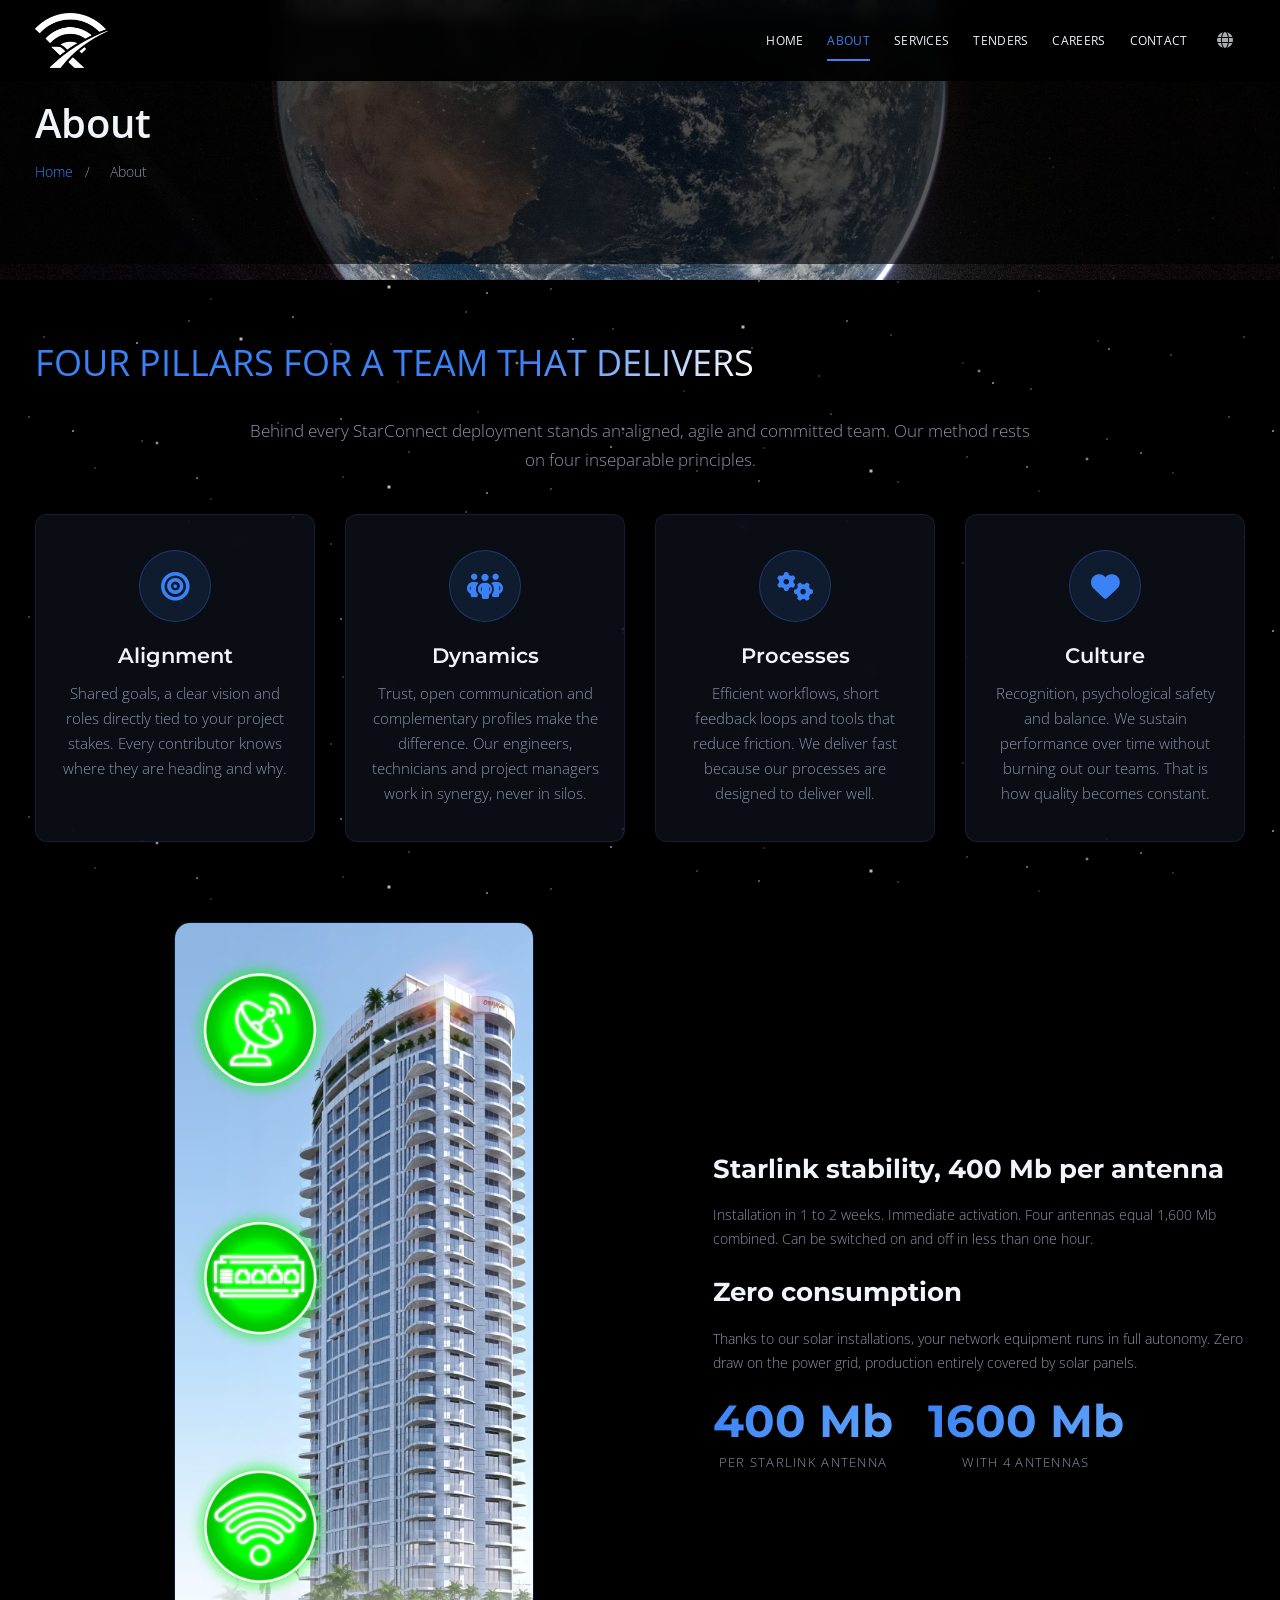
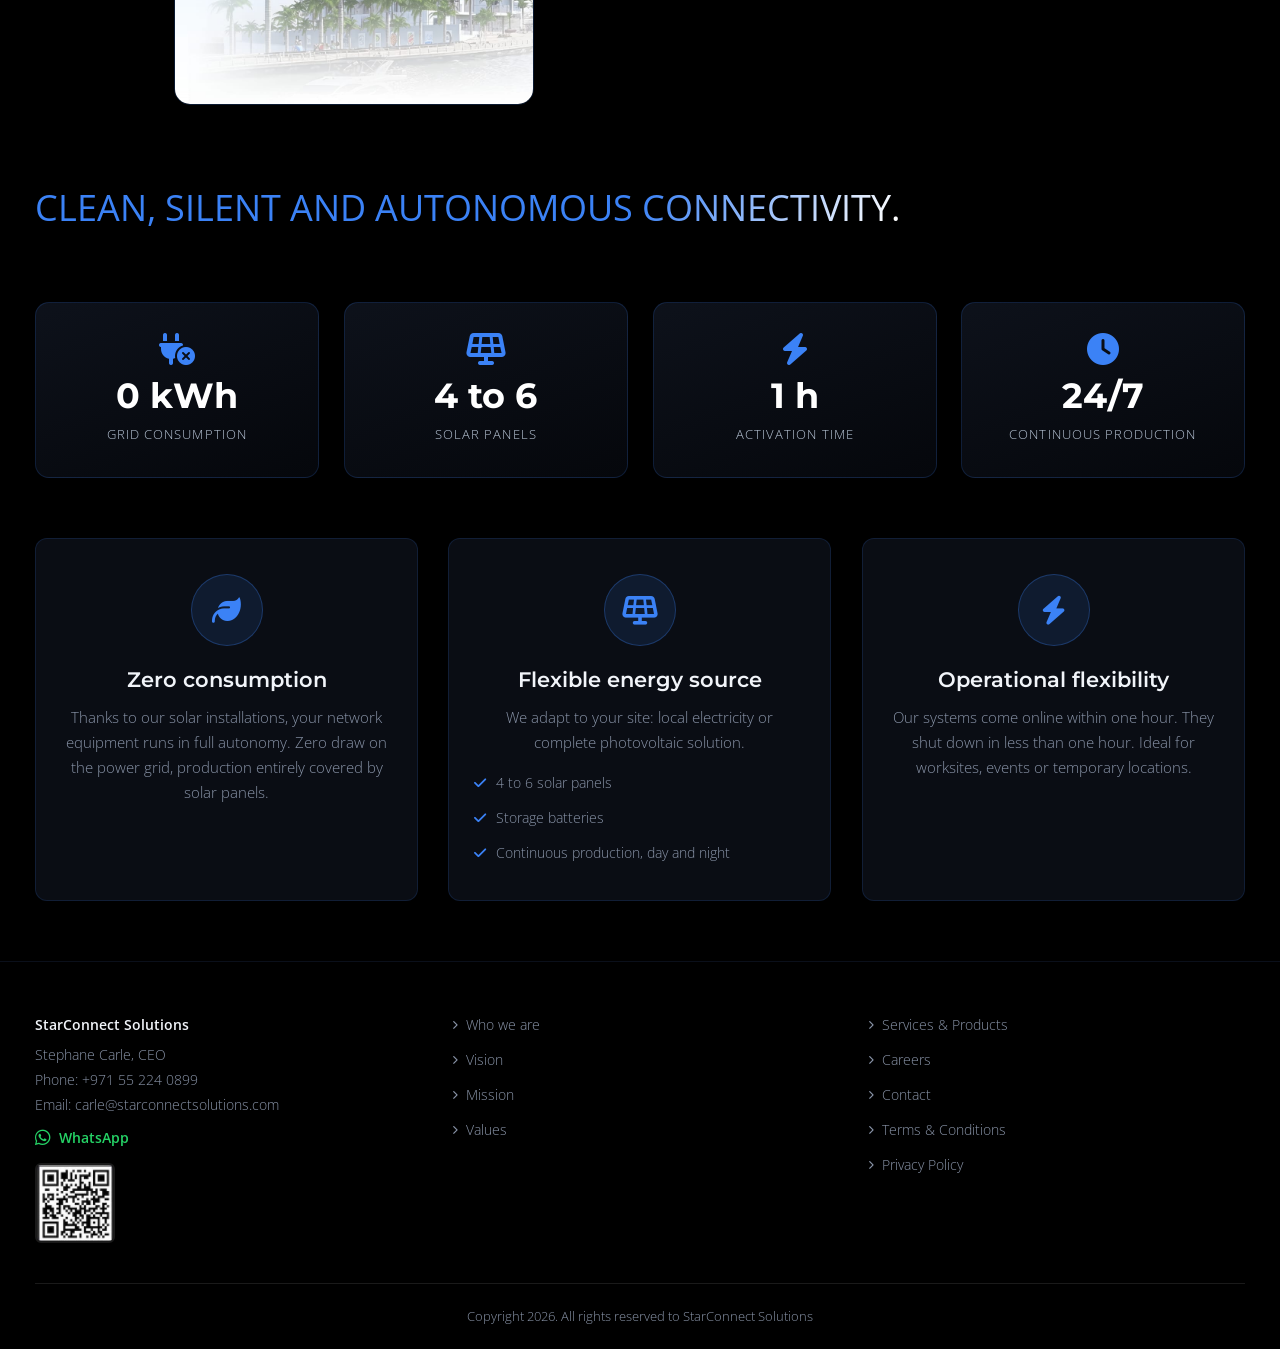
==== commit e9ec33e2: "Contact email: switch to carle@starconnectsolutions.com Replace carle@orange.fr across all pages and" ====
--- a/about.html
+++ b/about.html
@@ -15,13 +15,13 @@
     <meta property="og:type" content="website">
     <meta property="og:title" content="À propos : StarConnect Solutions">
     <meta property="og:description" content="Quatre piliers pour une équipe qui délivre. Alignement, dynamique, processus, culture.">
-    <meta property="og:image" content="https://TODO-domain.com/assets/images/og-image.jpg">
-    <meta property="og:url" content="https://TODO-domain.com/about.html">
+    <meta property="og:image" content="https://starconnectsolutions.com/assets/images/og-image.jpg">
+    <meta property="og:url" content="https://starconnectsolutions.com/about.html">
     <meta name="twitter:card" content="summary_large_image">
     <meta name="twitter:title" content="À propos : StarConnect Solutions">
     <meta name="twitter:description" content="Quatre piliers pour une équipe qui délivre. Alignement, dynamique, processus, culture.">
-    <meta name="twitter:image" content="https://TODO-domain.com/assets/images/og-image.jpg">
-    <link rel="stylesheet" href="style.css?v=36">
+    <meta name="twitter:image" content="https://starconnectsolutions.com/assets/images/og-image.jpg">
+    <link rel="stylesheet" href="style.css?v=38">
 </head>
 <body data-page-title-key="about.title">
 
@@ -197,7 +197,7 @@
                     <p class="footer-company" data-i18n="footer.company">StarConnect Solutions</p>
                     <p data-i18n="footer.ceo">Stephane Carle, CEO</p>
                     <p data-i18n="footer.phone">Phone: +971 55 224 0899</p>
-                    <p data-i18n="footer.email">Email: carle@orange.fr</p>
+                    <p data-i18n="footer.email">Email: carle@starconnectsolutions.com</p>
                     <a href="https://wa.me/971552240899" class="whatsapp-link"><i class="fa-brands fa-whatsapp"></i> <span data-i18n="footer.whatsapp">WhatsApp</span></a>
                     <div class="footer-qr">
                         <img src="assets/images/qrcode.png" alt="QR Code WhatsApp" loading="lazy" decoding="async">
@@ -227,8 +227,8 @@
         </div>
     </footer>
 
-    <script src="i18n.js?v=37"></script>
-    <script src="i18n-extra.js?v=36"></script>
-    <script src="script.js?v=37"></script>
+    <script src="i18n.js?v=38"></script>
+    <script src="i18n-extra.js?v=38"></script>
+    <script src="script.js?v=38"></script>
 </body>
 </html>
--- a/style.css
+++ b/style.css
@@ -2164,6 +2164,10 @@
 .hero-content h1 span {
     display: block;
     white-space: nowrap;
+    width: fit-content;
+    width: -moz-fit-content;
+    margin-left: auto;
+    margin-right: auto;
 }
 
 .hero-content p {
